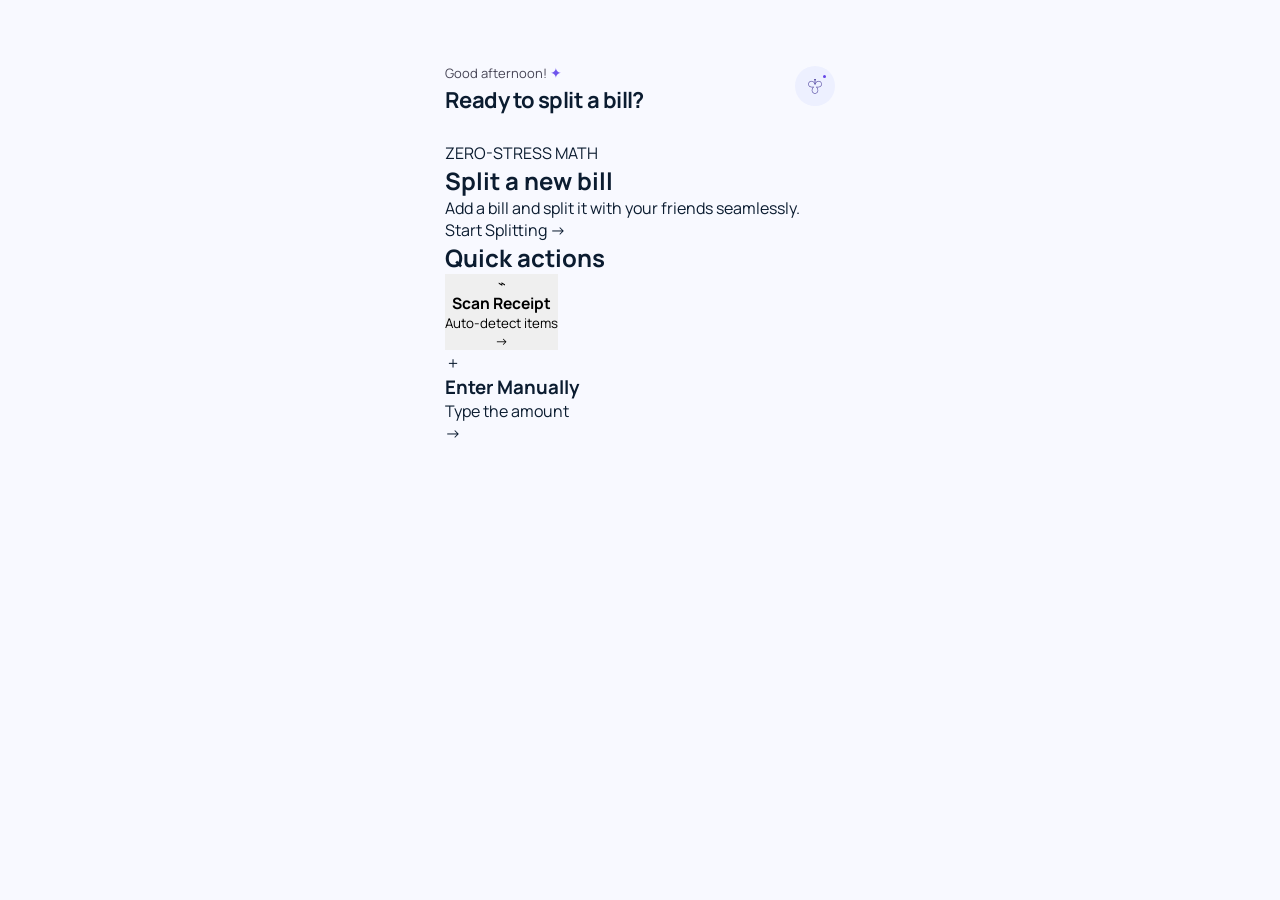
==== index.html @ 6abedd33 "add hero card and quick actions sections to index.html" ====
<!DOCTYPE html>
<html lang="en">
<head>
    <meta charset="UTF-8">
    <meta name="viewport" content="width=device-width, initial-scale=1.0">

    <title>SplitMate - Split Bills Easily</title>

    <!-- Google Font -->
    <link rel="preconnect" href="https://fonts.googleapis.com">
    <link rel="preconnect" href="https://fonts.gstatic.com" crossorigin>

    <link
        href="https://fonts.googleapis.com/css2?family=Manrope:wght@400;500;600;700;800&display=swap"
        rel="stylesheet"
    >

    <!-- Main CSS -->
    <link rel="stylesheet" href="css/style.css">
</head>

<body>

    <main class="app">

        <!-- =========================
             HEADER
        ========================== -->
        <header class="header">

            <div class="greeting">

                <p class="greeting-small">
                    Good afternoon!
                    <span class="sparkle">✦</span>
                </p>

                <h1>Ready to split a bill?</h1>

            </div>

            <button class="notification-btn" aria-label="Notifications">

                <span class="notification-icon">♧</span>

                <span class="notification-badge"></span>

            </button>

        </header>


        <!-- =========================
             HERO CARD
        ========================== -->
        <section class="hero-card">

            <!-- Decorative glow -->
            <div class="hero-glow hero-glow-one"></div>
            <div class="hero-glow hero-glow-two"></div>

            <!-- Decorative receipt -->
            <div class="receipt-decoration">
                <div class="receipt-line"></div>
                <div class="receipt-line short"></div>
                <div class="receipt-line"></div>
                <div class="receipt-line tiny"></div>
            </div>


            <div class="hero-content">

                <span class="hero-label">
                    ZERO-STRESS MATH
                </span>

                <h2>
                    Split a new bill
                </h2>

                <p>
                    Add a bill and split it with your friends seamlessly.
                </p>

                <a href="pages/new-bill.html" class="primary-btn">
                    <span>Start Splitting</span>
                    <span class="arrow">→</span>
                </a>

            </div>

        </section>


        <!-- =========================
             QUICK ACTIONS
        ========================== -->
        <section class="section">

            <div class="section-heading">

                <h2>Quick actions</h2>

            </div>


            <div class="quick-actions">

                <!-- Scan Receipt -->
                <button class="action-card">

                    <div class="action-icon scan-icon">
                        <span>⌁</span>
                    </div>

                    <div class="action-text">

                        <h3>Scan Receipt</h3>

                        <p>
                            Auto-detect items
                        </p>

                    </div>

                    <span class="action-arrow">→</span>

                </button>


                <!-- Enter Manually -->
                <a href="pages/new-bill.html" class="action-card">

                    <div class="action-icon manual-icon">
                        <span>＋</span>
                    </div>

                    <div class="action-text">

                        <h3>Enter Manually</h3>

                        <p>
                            Type the amount
                        </p>

                    </div>

                    <span class="action-arrow">→</span>

                </a>

            </div>

        </section>


    </main>


    <!-- JavaScript -->
    <script src="js/app.js"></script>

</body>
</html>
---- css/style.css ----
/* =========================================
   SPLITMATE
   HOME DASHBOARD
========================================= */


/* =========================================
   RESET
========================================= */

* {
    margin: 0;
    padding: 0;
    box-sizing: border-box;
}


html {
    scroll-behavior: smooth;
}


body {
    font-family: "Manrope", sans-serif;
    background: #f8f9ff;
    color: #0b1c30;
    min-height: 100vh;
}


/* Remove default button styles */

button {
    font-family: inherit;
    border: none;
    cursor: pointer;
}


/* Remove default link styles */

a {
    color: inherit;
    text-decoration: none;
}


/* =========================================
   MAIN APP
========================================= */

.app {
    width: 100%;
    max-width: 430px;
    min-height: 100vh;

    margin: 0 auto;

    padding: 64px 20px 112px;
}


/* =========================================
   HEADER
========================================= */

.header {
    display: flex;
    align-items: flex-start;
    justify-content: space-between;

    margin-bottom: 28px;
}


.greeting-small {
    font-size: 13px;
    line-height: 18px;

    color: #474556;

    margin-bottom: 4px;
}


.sparkle {
    color: #6f55ed;
    font-size: 14px;
}


.greeting h1 {
    font-size: 22px;
    line-height: 28px;

    letter-spacing: -0.55px;

    font-weight: 700;

    color: #0b1c30;
}


/* =========================================
   NOTIFICATION BUTTON
========================================= */

.notification-btn {
    position: relative;

    width: 40px;
    height: 40px;

    flex-shrink: 0;

    display: flex;
    align-items: center;
    justify-content: center;

    border-radius: 50%;

    background: #edf0ff;

    color: #32248c;

    margin-top: 2px;
}


.notification-icon {
    font-size: 20px;
    line-height: 1;

    transform: rotate(180deg);
}


.notification-badge {
    position: absolute;

    top: 7px;
    right: 7px;

    width: 7px;
    height: 7px;

    border-radius: 50%;

    background: #6545e8;

    border: 2px solid #edf0ff;
}
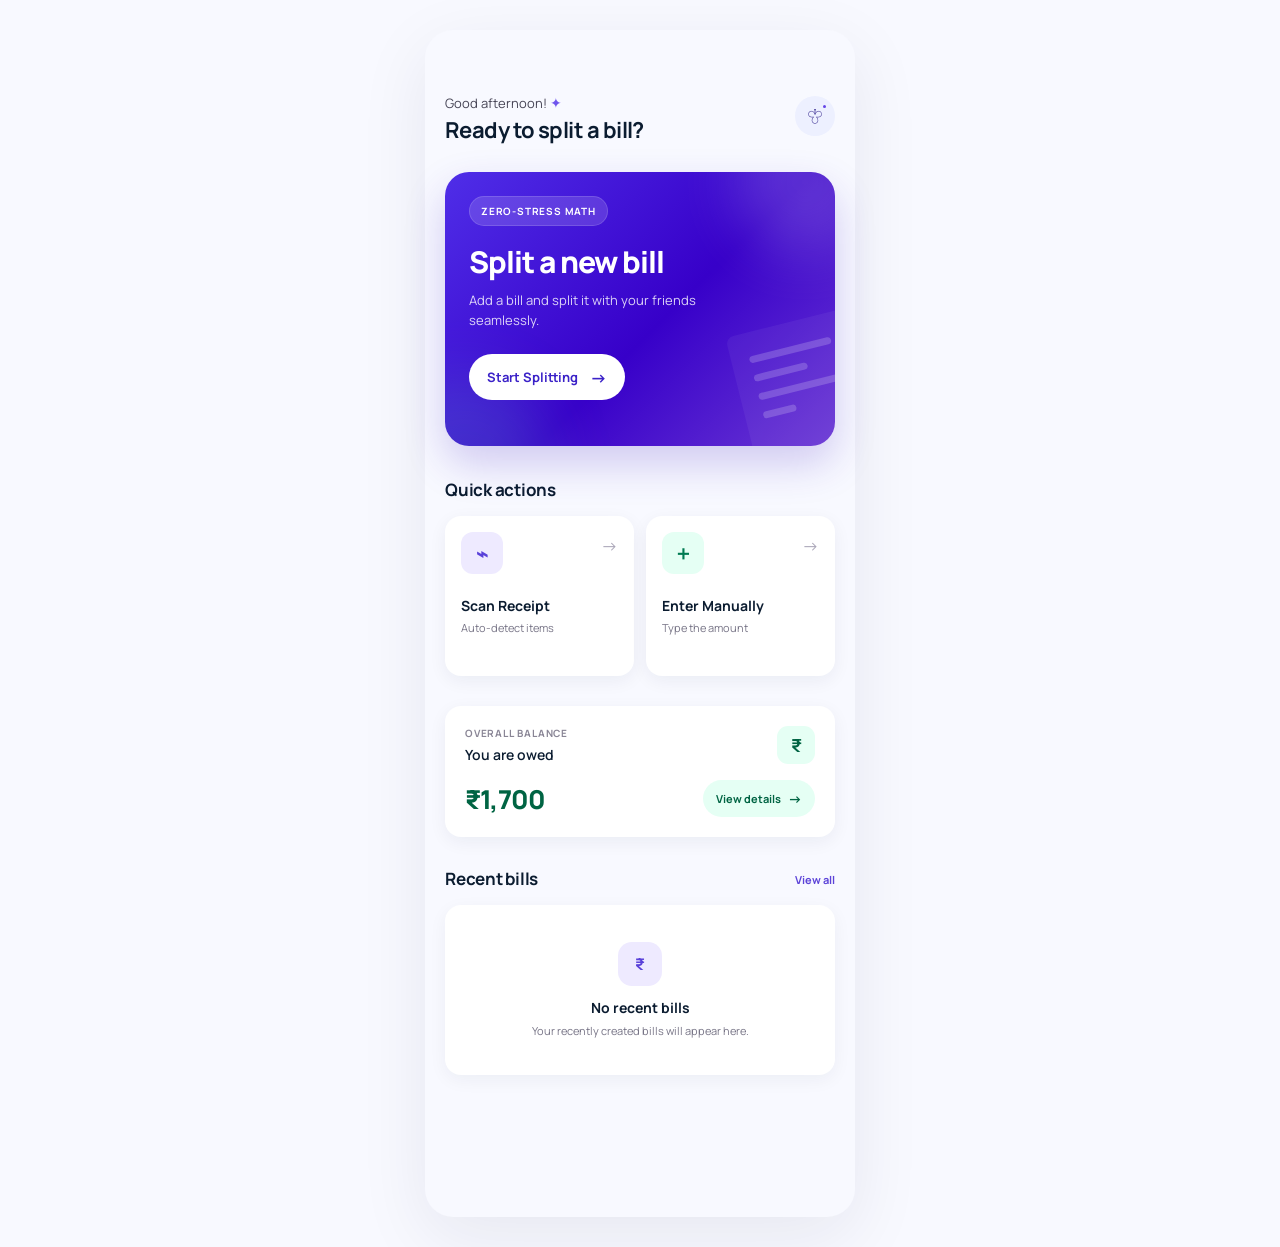
==== commit 0bebb357: "add balance summary and recent bills sections to index.html" ====
--- a/index.html
+++ b/index.html
@@ -154,6 +154,82 @@
         </section>
 
 
+        <!-- =========================
+             BALANCE SUMMARY
+        ========================== -->
+        <section class="section">
+
+            <div class="balance-card">
+
+                <div class="balance-top">
+
+                    <div>
+                        <p class="balance-label">
+                            OVERALL BALANCE
+                        </p>
+
+                        <h2>
+                            You are owed
+                        </h2>
+                    </div>
+
+                    <div class="balance-icon">
+                        ₹
+                    </div>
+
+                </div>
+
+
+                <div class="balance-bottom">
+
+                    <p class="balance-amount">
+                        ₹1,700
+                    </p>
+
+                    <button class="balance-btn">
+                        View details
+                        <span>→</span>
+                    </button>
+
+                </div>
+
+            </div>
+
+        </section>
+
+
+        <!-- =========================
+             RECENT BILLS
+        ========================== -->
+        <section class="section recent-section">
+
+            <div class="section-heading">
+
+                <h2>Recent bills</h2>
+
+                <button class="view-all-btn">
+                    View all
+                </button>
+
+            </div>
+
+
+            <div class="empty-state">
+
+                <div class="empty-icon">
+                    ₹
+                </div>
+
+                <h3>No recent bills</h3>
+
+                <p>
+                    Your recently created bills will appear here.
+                </p>
+
+            </div>
+
+        </section>
+
     </main>
 
 
--- a/css/style.css
+++ b/css/style.css
@@ -151,3 +151,651 @@
     border: 2px solid #edf0ff;
 }
 
+
+/* =========================================
+   HERO CARD
+========================================= */
+
+.hero-card {
+    position: relative;
+
+    overflow: hidden;
+
+    min-height: 274px;
+
+    padding: 24px;
+
+    border-radius: 24px;
+
+    background:
+        linear-gradient(
+            135deg,
+            #4f2ee8 0%,
+            #3700c9 55%,
+            #6b38d4 100%
+        );
+
+    box-shadow:
+        0 18px 40px rgba(67, 36, 190, 0.22);
+
+    margin-bottom: 32px;
+}
+
+
+/* =========================================
+   HERO GLOW EFFECTS
+========================================= */
+
+.hero-glow {
+    position: absolute;
+
+    border-radius: 50%;
+
+    filter: blur(30px);
+
+    pointer-events: none;
+}
+
+
+.hero-glow-one {
+    width: 140px;
+    height: 140px;
+
+    top: -60px;
+    right: -40px;
+
+    background: rgba(255, 255, 255, 0.18);
+}
+
+
+.hero-glow-two {
+    width: 180px;
+    height: 180px;
+
+    bottom: -110px;
+    left: -70px;
+
+    background: rgba(111, 251, 190, 0.14);
+}
+
+
+/* =========================================
+   RECEIPT DECORATION
+========================================= */
+
+.receipt-decoration {
+    position: absolute;
+
+    width: 120px;
+    height: 160px;
+
+    right: -28px;
+    bottom: -35px;
+
+    padding: 24px 18px;
+
+    background: rgba(255, 255, 255, 0.08);
+
+    border-radius: 8px;
+
+    transform: rotate(-14deg);
+
+    opacity: 0.65;
+}
+
+
+.receipt-line {
+    height: 7px;
+
+    margin-bottom: 12px;
+
+    border-radius: 10px;
+
+    background: rgba(255, 255, 255, 0.3);
+}
+
+
+.receipt-line.short {
+    width: 65%;
+}
+
+
+.receipt-line.tiny {
+    width: 40%;
+}
+
+
+/* =========================================
+   HERO CONTENT
+========================================= */
+
+.hero-content {
+    position: relative;
+
+    z-index: 2;
+
+    max-width: 300px;
+}
+
+
+.hero-label {
+    display: inline-flex;
+
+    align-items: center;
+
+    padding: 7px 11px;
+
+    border-radius: 50px;
+
+    background: rgba(255, 255, 255, 0.15);
+
+    border: 1px solid rgba(255, 255, 255, 0.14);
+
+    color: #ffffff;
+
+    font-size: 10px;
+
+    font-weight: 700;
+
+    letter-spacing: 0.8px;
+
+    margin-bottom: 18px;
+}
+
+
+.hero-content h2 {
+    color: #ffffff;
+
+    font-size: 30px;
+
+    line-height: 36px;
+
+    letter-spacing: -1px;
+
+    font-weight: 800;
+
+    margin-bottom: 10px;
+}
+
+
+.hero-content p {
+    color: rgba(255, 255, 255, 0.82);
+
+    font-size: 13px;
+
+    line-height: 20px;
+
+    max-width: 260px;
+
+    margin-bottom: 24px;
+}
+
+
+/* =========================================
+   PRIMARY BUTTON
+========================================= */
+
+.primary-btn {
+    display: inline-flex;
+
+    align-items: center;
+    justify-content: center;
+
+    gap: 12px;
+
+    min-height: 46px;
+
+    padding: 0 18px;
+
+    border-radius: 50px;
+
+    background: #ffffff;
+
+    color: #3b22c8;
+
+    font-size: 13px;
+
+    font-weight: 700;
+
+    transition:
+        transform 0.2s ease,
+        box-shadow 0.2s ease;
+}
+
+
+.primary-btn:hover {
+    transform: translateY(-2px);
+
+    box-shadow:
+        0 8px 20px rgba(0, 0, 0, 0.15);
+}
+
+
+.primary-btn:active {
+    transform: translateY(0);
+}
+
+
+.arrow {
+    font-size: 17px;
+
+    line-height: 1;
+}
+
+
+/* =========================================
+   SECTIONS
+========================================= */
+
+.section {
+    margin-bottom: 30px;
+}
+
+
+.section-heading {
+    display: flex;
+
+    align-items: center;
+    justify-content: space-between;
+
+    margin-bottom: 14px;
+}
+
+
+.section-heading h2 {
+    font-size: 17px;
+
+    line-height: 24px;
+
+    letter-spacing: -0.25px;
+
+    font-weight: 700;
+
+    color: #0b1c30;
+}
+
+
+/* =========================================
+   QUICK ACTIONS
+========================================= */
+
+.quick-actions {
+    display: grid;
+
+    grid-template-columns: 1fr 1fr;
+
+    gap: 12px;
+}
+
+
+.action-card {
+    position: relative;
+
+    display: flex;
+
+    flex-direction: column;
+
+    align-items: flex-start;
+
+    min-height: 160px;
+
+    padding: 16px;
+
+    border-radius: 16px;
+
+    background: #ffffff;
+
+    box-shadow:
+        0 5px 18px rgba(22, 31, 67, 0.06);
+
+    transition:
+        transform 0.2s ease,
+        box-shadow 0.2s ease;
+
+    text-align: left;
+}
+
+
+.action-card:hover {
+    transform: translateY(-3px);
+
+    box-shadow:
+        0 10px 25px rgba(22, 31, 67, 0.09);
+}
+
+
+/* =========================================
+   ACTION ICON
+========================================= */
+
+.action-icon {
+    width: 42px;
+    height: 42px;
+
+    display: flex;
+
+    align-items: center;
+    justify-content: center;
+
+    border-radius: 12px;
+
+    margin-bottom: 22px;
+
+    font-size: 20px;
+
+    font-weight: 700;
+}
+
+
+.scan-icon {
+    background: #eeeaff;
+
+    color: #5941d9;
+}
+
+
+.manual-icon {
+    background: #e5fff4;
+
+    color: #007b52;
+}
+
+
+.action-text h3 {
+    font-size: 14px;
+
+    line-height: 20px;
+
+    font-weight: 700;
+
+    color: #0b1c30;
+
+    margin-bottom: 3px;
+}
+
+
+.action-text p {
+    font-size: 11px;
+
+    line-height: 17px;
+
+    color: #777486;
+}
+
+
+.action-arrow {
+    position: absolute;
+
+    top: 18px;
+    right: 16px;
+
+    font-size: 17px;
+
+    color: #aaa6b8;
+}
+
+
+/* =========================================
+   BALANCE CARD
+========================================= */
+
+.balance-card {
+    padding: 20px;
+
+    border-radius: 16px;
+
+    background: #ffffff;
+
+    box-shadow:
+        0 5px 18px rgba(22, 31, 67, 0.06);
+}
+
+
+.balance-top {
+    display: flex;
+
+    align-items: flex-start;
+    justify-content: space-between;
+
+    margin-bottom: 15px;
+}
+
+
+.balance-label {
+    font-size: 10px;
+
+    line-height: 14px;
+
+    letter-spacing: 0.8px;
+
+    font-weight: 700;
+
+    color: #898595;
+
+    margin-bottom: 5px;
+}
+
+
+.balance-top h2 {
+    font-size: 14px;
+
+    line-height: 20px;
+
+    font-weight: 600;
+
+    color: #0b1c30;
+}
+
+
+.balance-icon {
+    width: 38px;
+    height: 38px;
+
+    display: flex;
+
+    align-items: center;
+    justify-content: center;
+
+    border-radius: 11px;
+
+    background: #e5fff4;
+
+    color: #006443;
+
+    font-size: 18px;
+
+    font-weight: 700;
+}
+
+
+.balance-bottom {
+    display: flex;
+
+    align-items: center;
+    justify-content: space-between;
+
+    gap: 10px;
+}
+
+
+.balance-amount {
+    font-size: 26px;
+
+    line-height: 32px;
+
+    letter-spacing: -0.8px;
+
+    font-weight: 800;
+
+    color: #006443;
+}
+
+
+.balance-btn {
+    display: flex;
+
+    align-items: center;
+
+    gap: 7px;
+
+    padding: 9px 13px;
+
+    border-radius: 50px;
+
+    background: #e5fff4;
+
+    color: #006443;
+
+    font-size: 11px;
+
+    font-weight: 700;
+
+    white-space: nowrap;
+}
+
+
+.balance-btn span {
+    font-size: 14px;
+}
+
+
+/* =========================================
+   RECENT BILLS
+========================================= */
+
+.view-all-btn {
+    background: transparent;
+
+    color: #5c43d8;
+
+    font-size: 11px;
+
+    font-weight: 700;
+}
+
+
+.empty-state {
+    display: flex;
+
+    flex-direction: column;
+
+    align-items: center;
+
+    justify-content: center;
+
+    text-align: center;
+
+    min-height: 170px;
+
+    padding: 25px;
+
+    border-radius: 16px;
+
+    background: #ffffff;
+
+    box-shadow:
+        0 5px 18px rgba(22, 31, 67, 0.05);
+}
+
+
+.empty-icon {
+    width: 44px;
+    height: 44px;
+
+    display: flex;
+
+    align-items: center;
+    justify-content: center;
+
+    border-radius: 14px;
+
+    background: #eeeaff;
+
+    color: #5941d9;
+
+    font-weight: 700;
+
+    margin-bottom: 12px;
+}
+
+
+.empty-state h3 {
+    font-size: 14px;
+
+    line-height: 20px;
+
+    font-weight: 700;
+
+    margin-bottom: 4px;
+}
+
+
+.empty-state p {
+    max-width: 230px;
+
+    font-size: 11px;
+
+    line-height: 17px;
+
+    color: #777486;
+}
+
+
+/* =========================================
+   MOBILE
+========================================= */
+
+@media (max-width: 360px) {
+
+    .app {
+        padding-left: 16px;
+        padding-right: 16px;
+    }
+
+
+    .hero-card {
+        padding: 20px;
+    }
+
+
+    .hero-content h2 {
+        font-size: 27px;
+    }
+
+
+    .action-card {
+        min-height: 150px;
+        padding: 14px;
+    }
+
+
+    .balance-card {
+        padding: 17px;
+    }
+
+}
+
+
+/* =========================================
+   TABLET / DESKTOP
+========================================= */
+
+@media (min-width: 768px) {
+
+    body {
+        padding: 30px 0;
+    }
+
+
+    .app {
+        min-height: auto;
+
+        border-radius: 28px;
+
+        background: #f8f9ff;
+
+        box-shadow:
+            0 20px 70px rgba(22, 31, 67, 0.08);
+    }
+
+}
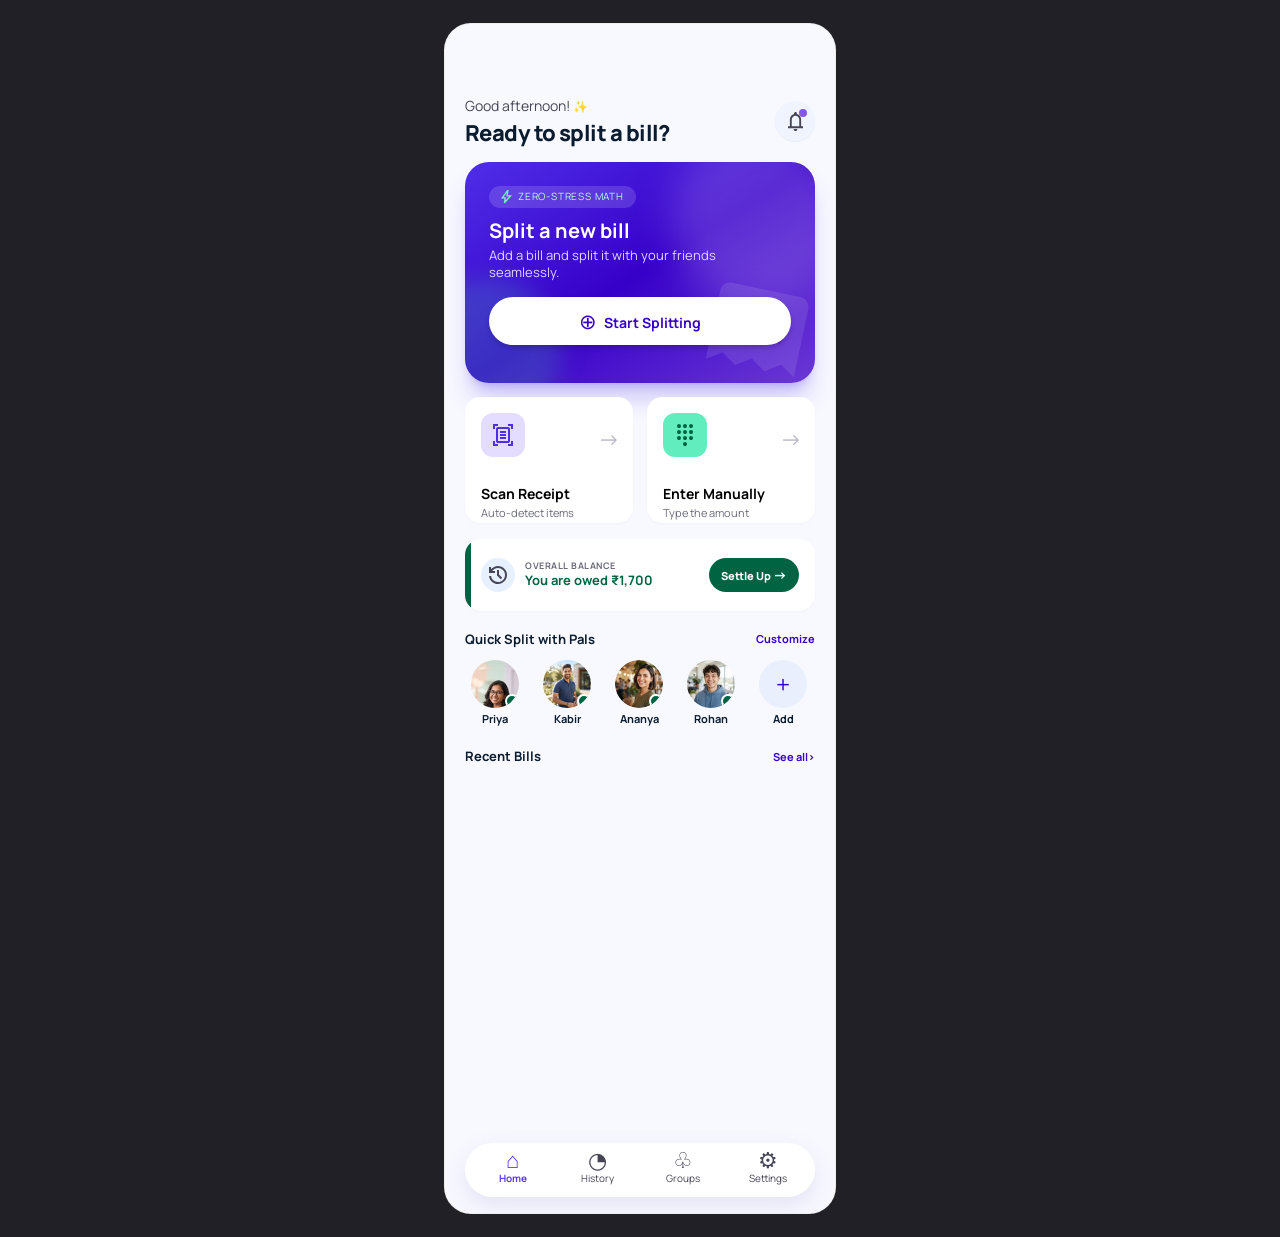
==== commit 581ba12d: "refactor index.html for improved layout and user experience" ====
--- a/index.html
+++ b/index.html
@@ -1,240 +1,108 @@
 <!DOCTYPE html>
 <html lang="en">
+
 <head>
     <meta charset="UTF-8">
     <meta name="viewport" content="width=device-width, initial-scale=1.0">
-
-    <title>SplitMate - Split Bills Easily</title>
-
-    <!-- Google Font -->
+    <meta name="theme-color" content="#f8f9ff">
+    <title>SplitMate</title>
     <link rel="preconnect" href="https://fonts.googleapis.com">
     <link rel="preconnect" href="https://fonts.gstatic.com" crossorigin>
-
-    <link
-        href="https://fonts.googleapis.com/css2?family=Manrope:wght@400;500;600;700;800&display=swap"
-        rel="stylesheet"
-    >
-
-    <!-- Main CSS -->
+    <link href="https://fonts.googleapis.com/css2?family=Manrope:wght@400;600;700;800&display=swap" rel="stylesheet">
     <link rel="stylesheet" href="css/style.css">
+    <link rel="stylesheet" href="css/responsive.css">
 </head>
 
 <body>
+    <main class="app-shell">
+        <section class="app-content" aria-label="SplitMate home">
+            <header class="greeting">
+                <div>
+                    <div class="eyebrow">Good afternoon! <span>✨</span></div>
+                    <h1>Ready to split a bill?</h1>
+                </div>
+                <button class="icon-button notification-button" aria-label="Notifications">
+                    <img src="assets/493fa.svg" alt="">
+                    <span class="notification-dot"></span>
+                </button>
+            </header>
 
-    <main class="app">
+            <section class="hero-card">
+                <img class="hero-receipt" src="assets/c0a71.svg" alt="" aria-hidden="true">
+                <div class="hero-content">
+                    <div class="hero-kicker"><img src="assets/3f70a.svg" alt=""> ZERO-STRESS MATH</div>
+                    <h2>Split a new bill</h2>
+                    <p>Add a bill and split it with your friends<br>seamlessly.</p>
+                    <button class="primary-button" data-action="new-bill"><span class="plus">⊕</span> Start
+                        Splitting</button>
+                </div>
+            </section>
 
-        <!-- =========================
-             HEADER
-        ========================== -->
-        <header class="header">
+            <section class="quick-actions">
+                <button class="action-card" data-action="scan">
+                    <span class="action-icon scan-icon"><img src="assets/f76cd.svg" alt=""></span>
+                    <span class="action-arrow">→</span>
+                    <strong>Scan Receipt</strong>
+                    <small>Auto-detect items</small>
+                </button>
+                <button class="action-card" data-action="new-bill">
+                    <span class="action-icon manual-icon"><img src="assets/699e9.svg" alt=""></span>
+                    <span class="action-arrow">→</span>
+                    <strong>Enter Manually</strong>
+                    <small>Type the amount</small>
+                </button>
+            </section>
 
-            <div class="greeting">
+            <section class="balance-card">
+                <div class="balance-mark"><img src="assets/677f2.svg" alt=""></div>
+                <div class="balance-copy"><small>OVERALL BALANCE</small><strong>You are owed ₹1,700</strong></div>
+                <button class="settle-button" data-action="settle">Settle Up <span>→</span></button>
+            </section>
 
-                <p class="greeting-small">
-                    Good afternoon!
-                    <span class="sparkle">✦</span>
-                </p>
+            <section class="friends-section">
+                <div class="section-heading"><strong>Quick Split with Pals</strong><button
+                        data-action="customize">Customize</button></div>
+                <div class="friends-row">
+                    <button class="friend"><span><img src="assets/6f308.png"
+                                alt="Priya"><i></i></span><b>Priya</b></button>
+                    <button class="friend"><span><img src="assets/5d3c8.png"
+                                alt="Kabir"><i></i></span><b>Kabir</b></button>
+                    <button class="friend"><span><img src="assets/8fd53.png"
+                                alt="Ananya"><i></i></span><b>Ananya</b></button>
+                    <button class="friend"><span><img src="assets/406f8.png"
+                                alt="Rohan"><i></i></span><b>Rohan</b></button>
+                    <button class="friend add-friend" data-action="add-friend"><span>＋</span><b>Add</b></button>
+                </div>
+            </section>
 
-                <h1>Ready to split a bill?</h1>
-
-            </div>
-
-            <button class="notification-btn" aria-label="Notifications">
-
-                <span class="notification-icon">♧</span>
-
-                <span class="notification-badge"></span>
-
-            </button>
-
-        </header>
-
-
-        <!-- =========================
-             HERO CARD
-        ========================== -->
-        <section class="hero-card">
-
-            <!-- Decorative glow -->
-            <div class="hero-glow hero-glow-one"></div>
-            <div class="hero-glow hero-glow-two"></div>
-
-            <!-- Decorative receipt -->
-            <div class="receipt-decoration">
-                <div class="receipt-line"></div>
-                <div class="receipt-line short"></div>
-                <div class="receipt-line"></div>
-                <div class="receipt-line tiny"></div>
-            </div>
-
-
-            <div class="hero-content">
-
-                <span class="hero-label">
-                    ZERO-STRESS MATH
-                </span>
-
-                <h2>
-                    Split a new bill
-                </h2>
-
-                <p>
-                    Add a bill and split it with your friends seamlessly.
-                </p>
-
-                <a href="pages/new-bill.html" class="primary-btn">
-                    <span>Start Splitting</span>
-                    <span class="arrow">→</span>
-                </a>
-
-            </div>
-
+            <section class="recent-section">
+                <div class="section-heading"><strong>Recent Bills</strong><button data-action="see-all">See
+                        all›</button></div>
+                <div id="bill-list" class="bill-list"></div>
+            </section>
         </section>
 
-
-        <!-- =========================
-             QUICK ACTIONS
-        ========================== -->
-        <section class="section">
-
-            <div class="section-heading">
-
-                <h2>Quick actions</h2>
-
-            </div>
-
-
-            <div class="quick-actions">
-
-                <!-- Scan Receipt -->
-                <button class="action-card">
-
-                    <div class="action-icon scan-icon">
-                        <span>⌁</span>
-                    </div>
-
-                    <div class="action-text">
-
-                        <h3>Scan Receipt</h3>
-
-                        <p>
-                            Auto-detect items
-                        </p>
-
-                    </div>
-
-                    <span class="action-arrow">→</span>
-
-                </button>
-
-
-                <!-- Enter Manually -->
-                <a href="pages/new-bill.html" class="action-card">
-
-                    <div class="action-icon manual-icon">
-                        <span>＋</span>
-                    </div>
-
-                    <div class="action-text">
-
-                        <h3>Enter Manually</h3>
-
-                        <p>
-                            Type the amount
-                        </p>
-
-                    </div>
-
-                    <span class="action-arrow">→</span>
-
-                </a>
-
-            </div>
-
-        </section>
-
-
-        <!-- =========================
-             BALANCE SUMMARY
-        ========================== -->
-        <section class="section">
-
-            <div class="balance-card">
-
-                <div class="balance-top">
-
-                    <div>
-                        <p class="balance-label">
-                            OVERALL BALANCE
-                        </p>
-
-                        <h2>
-                            You are owed
-                        </h2>
-                    </div>
-
-                    <div class="balance-icon">
-                        ₹
-                    </div>
-
-                </div>
-
-
-                <div class="balance-bottom">
-
-                    <p class="balance-amount">
-                        ₹1,700
-                    </p>
-
-                    <button class="balance-btn">
-                        View details
-                        <span>→</span>
-                    </button>
-
-                </div>
-
-            </div>
-
-        </section>
-
-
-        <!-- =========================
-             RECENT BILLS
-        ========================== -->
-        <section class="section recent-section">
-
-            <div class="section-heading">
-
-                <h2>Recent bills</h2>
-
-                <button class="view-all-btn">
-                    View all
-                </button>
-
-            </div>
-
-
-            <div class="empty-state">
-
-                <div class="empty-icon">
-                    ₹
-                </div>
-
-                <h3>No recent bills</h3>
-
-                <p>
-                    Your recently created bills will appear here.
-                </p>
-
-            </div>
-
-        </section>
-
+        <nav class="bottom-nav" aria-label="Main navigation">
+            <button class="active" data-tab="home"><span>⌂ </span>Home</button>
+            <button data-tab="history"><span>◔ </span>History</button>
+            <button data-tab="groups"><span>♧ </span>Groups</button>
+            <button data-tab="settings"><span>⚙ </span>Settings</button>
+        </nav>
     </main>
 
+    <dialog id="bill-dialog">
+        <form method="dialog" id="bill-form">
+            <button class="close-button" type="button" data-action="close-dialog" aria-label="Close">×</button>
+            <p class="dialog-kicker">NEW BILL</p>
+            <h2>Split a new bill</h2>
+            <label>Bill name<input name="name" required placeholder="Dinner at Social"></label>
+            <label>Total amount<input name="amount" required type="number" min="1" step="1" placeholder="2450"></label>
+            <label>People<input name="people" required type="number" min="2" value="2"></label>
+            <button class="primary-button" value="default">Create bill</button>
+        </form>
+    </dialog>
+    <div id="toast" role="status" aria-live="polite"></div>
+    <script type="module" src="js/app.js"></script>
+</body>
 
-    <!-- JavaScript -->
-    <script src="js/app.js"></script>
-
-</body>
 </html>
--- a/css/style.css
+++ b/css/style.css
@@ -1,801 +1,612 @@
-/* =========================================
-   SPLITMATE
-   HOME DASHBOARD
-========================================= */
-
-
-/* =========================================
-   RESET
-========================================= */
+:root {
+    font-family: "Manrope", sans-serif;
+    color: #0b1c30;
+    background: #202026;
+    line-height: 1.35;
+    font-synthesis: none
+}
 
 * {
+    box-sizing: border-box
+}
+
+body {
     margin: 0;
-    padding: 0;
-    box-sizing: border-box;
-}
-
-
-html {
-    scroll-behavior: smooth;
-}
-
-
-body {
-    font-family: "Manrope", sans-serif;
+    min-width: 320px;
+    background: #202026
+}
+
+button,
+input {
+    font: inherit
+}
+
+button {
+    border: 0;
+    cursor: pointer
+}
+
+.app-shell {
+    width: min(100%, 390px);
+    min-height: 100vh;
+    margin: auto;
     background: #f8f9ff;
-    color: #0b1c30;
-    min-height: 100vh;
-}
-
-
-/* Remove default button styles */
-
-button {
-    font-family: inherit;
-    border: none;
-    cursor: pointer;
-}
-
-
-/* Remove default link styles */
-
-a {
-    color: inherit;
-    text-decoration: none;
-}
-
-
-/* =========================================
-   MAIN APP
-========================================= */
-
-.app {
-    width: 100%;
-    max-width: 430px;
-    min-height: 100vh;
-
-    margin: 0 auto;
-
-    padding: 64px 20px 112px;
-}
-
-
-/* =========================================
-   HEADER
-========================================= */
-
-.header {
-    display: flex;
-    align-items: flex-start;
-    justify-content: space-between;
-
-    margin-bottom: 28px;
-}
-
-
-.greeting-small {
-    font-size: 13px;
-    line-height: 18px;
-
+    position: relative;
+    box-shadow: 0 0 0 1px #eee;
+    overflow: hidden
+}
+
+.app-content {
+    padding: 64px 20px 112px
+}
+
+.greeting {
+    height: 74px;
+    padding: 8px 0 16px;
+    display: flex;
+    align-items: center;
+    justify-content: space-between
+}
+
+.eyebrow {
+    font-size: 14px;
     color: #474556;
-
-    margin-bottom: 4px;
-}
-
-
-.sparkle {
-    color: #6f55ed;
-    font-size: 14px;
-}
-
+    line-height: 20px
+}
+
+.eyebrow span {
+    font-size: 12px
+}
 
 .greeting h1 {
     font-size: 22px;
+    letter-spacing: -.55px;
     line-height: 28px;
-
-    letter-spacing: -0.55px;
-
-    font-weight: 700;
-
-    color: #0b1c30;
-}
-
-
-/* =========================================
-   NOTIFICATION BUTTON
-========================================= */
-
-.notification-btn {
-    position: relative;
-
+    margin: 2px 0 0;
+    font-weight: 800
+}
+
+.icon-button {
     width: 40px;
     height: 40px;
-
-    flex-shrink: 0;
-
-    display: flex;
-    align-items: center;
-    justify-content: center;
-
     border-radius: 50%;
-
-    background: #edf0ff;
-
-    color: #32248c;
-
-    margin-top: 2px;
-}
-
-
-.notification-icon {
-    font-size: 20px;
-    line-height: 1;
-
-    transform: rotate(180deg);
-}
-
-
-.notification-badge {
-    position: absolute;
-
-    top: 7px;
-    right: 7px;
-
-    width: 7px;
-    height: 7px;
-
+    background: #eff4ff;
+    box-shadow: 0 1px 1px #0000000d;
+    display: grid;
+    place-items: center;
+    position: relative
+}
+
+.icon-button img {
+    width: 15px;
+    height: 19px
+}
+
+.notification-dot {
+    position: absolute;
+    right: 8px;
+    top: 8px;
+    width: 8px;
+    height: 8px;
+    background: #8455ef;
+    border-radius: 50%
+}
+
+.hero-card {
+    height: 221px;
+    border-radius: 24px;
+    padding: 24px;
+    position: relative;
+    overflow: hidden;
+    color: white;
+    background: linear-gradient(148deg, #4f2ee8 0%, #3700c9 50%, #6b38d4 100%);
+    box-shadow: 0 20px 25px -5px #4f2ee840, 0 8px 10px -6px #4f2ee840
+}
+
+.hero-card:before {
+    content: "";
+    position: absolute;
+    right: -32px;
+    top: -32px;
+    width: 176px;
+    height: 176px;
     border-radius: 50%;
-
-    background: #6545e8;
-
-    border: 2px solid #edf0ff;
-}
-
-
-/* =========================================
-   HERO CARD
-========================================= */
-
-.hero-card {
-    position: relative;
-
-    overflow: hidden;
-
-    min-height: 274px;
-
-    padding: 24px;
-
-    border-radius: 24px;
-
-    background:
-        linear-gradient(
-            135deg,
-            #4f2ee8 0%,
-            #3700c9 55%,
-            #6b38d4 100%
-        );
-
-    box-shadow:
-        0 18px 40px rgba(67, 36, 190, 0.22);
-
-    margin-bottom: 32px;
-}
-
-
-/* =========================================
-   HERO GLOW EFFECTS
-========================================= */
-
-.hero-glow {
-    position: absolute;
-
+    background: #e9ddff33;
+    filter: blur(20px)
+}
+
+.hero-card:after {
+    content: "";
+    position: absolute;
+    left: -48px;
+    bottom: -40px;
+    width: 144px;
+    height: 144px;
     border-radius: 50%;
-
-    filter: blur(30px);
-
-    pointer-events: none;
-}
-
-
-.hero-glow-one {
-    width: 140px;
-    height: 140px;
-
-    top: -60px;
-    right: -40px;
-
-    background: rgba(255, 255, 255, 0.18);
-}
-
-
-.hero-glow-two {
-    width: 180px;
-    height: 180px;
-
-    bottom: -110px;
-    left: -70px;
-
-    background: rgba(111, 251, 190, 0.14);
-}
-
-
-/* =========================================
-   RECEIPT DECORATION
-========================================= */
-
-.receipt-decoration {
-    position: absolute;
-
+    background: #4edea333;
+    filter: blur(12px)
+}
+
+.hero-receipt {
+    position: absolute;
+    right: -2px;
+    bottom: -26px;
     width: 120px;
-    height: 160px;
-
-    right: -28px;
-    bottom: -35px;
-
-    padding: 24px 18px;
-
-    background: rgba(255, 255, 255, 0.08);
-
-    border-radius: 8px;
-
-    transform: rotate(-14deg);
-
-    opacity: 0.65;
-}
-
-
-.receipt-line {
-    height: 7px;
-
-    margin-bottom: 12px;
-
-    border-radius: 10px;
-
-    background: rgba(255, 255, 255, 0.3);
-}
-
-
-.receipt-line.short {
-    width: 65%;
-}
-
-
-.receipt-line.tiny {
-    width: 40%;
-}
-
-
-/* =========================================
-   HERO CONTENT
-========================================= */
+    height: 150px;
+    opacity: .1;
+    transform: rotate(12deg)
+}
 
 .hero-content {
     position: relative;
-
-    z-index: 2;
-
-    max-width: 300px;
-}
-
-
-.hero-label {
+    z-index: 1
+}
+
+.hero-kicker {
     display: inline-flex;
-
     align-items: center;
-
-    padding: 7px 11px;
-
-    border-radius: 50px;
-
-    background: rgba(255, 255, 255, 0.15);
-
-    border: 1px solid rgba(255, 255, 255, 0.14);
-
-    color: #ffffff;
-
+    gap: 6px;
+    padding: 4px 12px;
+    border-radius: 20px;
+    background: #ffffff26;
+    backdrop-filter: blur(6px);
     font-size: 10px;
-
+    letter-spacing: .8px;
+    color: #b9ffd9
+}
+
+.hero-kicker img {
+    width: 11px;
+    height: 13px
+}
+
+.hero-content h2 {
+    font-size: 20px;
+    margin: 8px 0 2px;
+    line-height: 28px
+}
+
+.hero-content p {
+    font-size: 13px;
+    color: #ded7ff;
+    margin: 0;
+    line-height: 17px
+}
+
+.primary-button {
+    height: 48px;
+    border-radius: 999px;
+    background: #fff;
+    color: #3700c9;
     font-weight: 700;
-
-    letter-spacing: 0.8px;
-
-    margin-bottom: 18px;
-}
-
-
-.hero-content h2 {
-    color: #ffffff;
-
-    font-size: 30px;
-
-    line-height: 36px;
-
-    letter-spacing: -1px;
-
-    font-weight: 800;
-
-    margin-bottom: 10px;
-}
-
-
-.hero-content p {
-    color: rgba(255, 255, 255, 0.82);
-
-    font-size: 13px;
-
-    line-height: 20px;
-
-    max-width: 260px;
-
-    margin-bottom: 24px;
-}
-
-
-/* =========================================
-   PRIMARY BUTTON
-========================================= */
-
-.primary-btn {
-    display: inline-flex;
-
-    align-items: center;
-    justify-content: center;
-
-    gap: 12px;
-
-    min-height: 46px;
-
-    padding: 0 18px;
-
-    border-radius: 50px;
-
-    background: #ffffff;
-
-    color: #3b22c8;
-
-    font-size: 13px;
-
-    font-weight: 700;
-
-    transition:
-        transform 0.2s ease,
-        box-shadow 0.2s ease;
-}
-
-
-.primary-btn:hover {
-    transform: translateY(-2px);
-
-    box-shadow:
-        0 8px 20px rgba(0, 0, 0, 0.15);
-}
-
-
-.primary-btn:active {
-    transform: translateY(0);
-}
-
-
-.arrow {
-    font-size: 17px;
-
-    line-height: 1;
-}
-
-
-/* =========================================
-   SECTIONS
-========================================= */
-
-.section {
-    margin-bottom: 30px;
-}
-
-
-.section-heading {
-    display: flex;
-
-    align-items: center;
-    justify-content: space-between;
-
-    margin-bottom: 14px;
-}
-
-
-.section-heading h2 {
-    font-size: 17px;
-
-    line-height: 24px;
-
-    letter-spacing: -0.25px;
-
-    font-weight: 700;
-
-    color: #0b1c30;
-}
-
-
-/* =========================================
-   QUICK ACTIONS
-========================================= */
+    font-size: 14px;
+    width: 100%;
+    box-shadow: 0 3px 5px #12004b33
+}
+
+.hero-content .primary-button {
+    margin-top: 16px
+}
+
+.plus {
+    font-size: 21px;
+    vertical-align: -1px;
+    margin-right: 4px
+}
 
 .quick-actions {
     display: grid;
-
     grid-template-columns: 1fr 1fr;
-
+    gap: 14px;
+    margin-top: 14px
+}
+
+.action-card {
+    height: 126px;
+    background: #fff;
+    border-radius: 15px;
+    text-align: left;
+    padding: 16px;
+    position: relative;
+    box-shadow: 0 1px 2px #0b1c3008
+}
+
+.action-icon {
+    display: grid;
+    place-items: center;
+    width: 44px;
+    height: 44px;
+    border-radius: 12px
+}
+
+.action-icon img {
+    max-width: 22px;
+    max-height: 22px
+}
+
+.scan-icon {
+    background: #e4ddff
+}
+
+.manual-icon {
+    background: #62edbf
+}
+
+.action-arrow {
+    position: absolute;
+    right: 13px;
+    top: 28px;
+    color: #b6b5c6;
+    font-size: 22px
+}
+
+.action-card strong {
+    display: block;
+    font-size: 14px;
+    margin-top: 28px
+}
+
+.action-card small {
+    display: block;
+    color: #6c6c7d;
+    font-size: 11px;
+    margin-top: 2px
+}
+
+.balance-card {
+    height: 72px;
+    border-radius: 16px;
+    background: #fff;
+    margin-top: 16px;
+    display: flex;
+    align-items: center;
+    padding: 16px;
+    gap: 10px;
+    position: relative;
+    overflow: hidden;
+    box-shadow: 0 1px 2px #0b1c3008
+}
+
+.balance-card:before {
+    content: "";
+    position: absolute;
+    left: 0;
+    top: 0;
+    bottom: 0;
+    width: 6px;
+    background: #006443
+}
+
+.balance-mark {
+    width: 34px;
+    height: 34px;
+    border-radius: 50%;
+    background: #e7f0ff;
+    display: grid;
+    place-items: center
+}
+
+.balance-mark img {
+    width: 18px
+}
+
+.balance-copy {
+    display: flex;
+    flex-direction: column;
+    flex: 1
+}
+
+.balance-copy small {
+    font-size: 9px;
+    letter-spacing: .5px;
+    color: #6b6b7a;
+    font-weight: 700
+}
+
+.balance-copy strong {
+    font-size: 13px;
+    color: #006443
+}
+
+.settle-button {
+    background: #006443;
+    color: white;
+    border-radius: 999px;
+    padding: 8px 12px;
+    font-size: 11px;
+    font-weight: 800;
+    white-space: nowrap
+}
+
+.settle-button span {
+    font-size: 14px
+}
+
+.friends-section {
+    padding-top: 20px
+}
+
+.section-heading {
+    display: flex;
+    justify-content: space-between;
+    align-items: center;
+    margin-bottom: 10px
+}
+
+.section-heading strong {
+    font-size: 13px
+}
+
+.section-heading button {
+    background: none;
+    color: #3700c9;
+    font-size: 11px;
+    font-weight: 700;
+    padding: 0
+}
+
+.friends-row {
+    display: flex;
     gap: 12px;
-}
-
-
-.action-card {
+    overflow: auto;
+    padding-bottom: 3px
+}
+
+.friend {
+    background: none;
+    display: flex;
+    flex-direction: column;
+    align-items: center;
+    gap: 4px;
+    min-width: 48px;
+    color: #0b1c30
+}
+
+.friend span {
+    width: 48px;
+    height: 48px;
+    border-radius: 50%;
     position: relative;
-
-    display: flex;
-
-    flex-direction: column;
-
-    align-items: flex-start;
-
-    min-height: 160px;
-
-    padding: 16px;
-
-    border-radius: 16px;
-
-    background: #ffffff;
-
-    box-shadow:
-        0 5px 18px rgba(22, 31, 67, 0.06);
-
-    transition:
-        transform 0.2s ease,
-        box-shadow 0.2s ease;
-
-    text-align: left;
-}
-
-
-.action-card:hover {
-    transform: translateY(-3px);
-
-    box-shadow:
-        0 10px 25px rgba(22, 31, 67, 0.09);
-}
-
-
-/* =========================================
-   ACTION ICON
-========================================= */
-
-.action-icon {
-    width: 42px;
-    height: 42px;
-
-    display: flex;
-
+    display: grid;
+    place-items: center;
+    background: #e9effd;
+    overflow: hidden
+}
+
+.friend img {
+    width: 100%;
+    height: 100%;
+    object-fit: cover
+}
+
+.friend i {
+    position: absolute;
+    right: 0;
+    bottom: 0;
+    width: 14px;
+    height: 14px;
+    border-radius: 50%;
+    background: #006443;
+    border: 2px solid white
+}
+
+.friend b {
+    font-size: 11px
+}
+
+.add-friend span {
+    font-size: 22px;
+    color: #3700c9
+}
+
+.recent-section {
+    padding-top: 18px
+}
+
+.bill-list {
+    display: grid;
+    gap: 10px
+}
+
+.bill-card {
+    height: 77px;
+    background: white;
+    border-radius: 15px;
+    padding: 12px;
+    display: flex;
     align-items: center;
-    justify-content: center;
-
-    border-radius: 12px;
-
-    margin-bottom: 22px;
-
-    font-size: 20px;
-
-    font-weight: 700;
-}
-
-
-.scan-icon {
-    background: #eeeaff;
-
-    color: #5941d9;
-}
-
-
-.manual-icon {
-    background: #e5fff4;
-
-    color: #007b52;
-}
-
-
-.action-text h3 {
-    font-size: 14px;
-
-    line-height: 20px;
-
-    font-weight: 700;
-
-    color: #0b1c30;
-
-    margin-bottom: 3px;
-}
-
-
-.action-text p {
-    font-size: 11px;
-
-    line-height: 17px;
-
-    color: #777486;
-}
-
-
-.action-arrow {
-    position: absolute;
-
-    top: 18px;
-    right: 16px;
-
-    font-size: 17px;
-
-    color: #aaa6b8;
-}
-
-
-/* =========================================
-   BALANCE CARD
-========================================= */
-
-.balance-card {
-    padding: 20px;
-
-    border-radius: 16px;
-
-    background: #ffffff;
-
-    box-shadow:
-        0 5px 18px rgba(22, 31, 67, 0.06);
-}
-
-
-.balance-top {
-    display: flex;
-
-    align-items: flex-start;
-    justify-content: space-between;
-
-    margin-bottom: 15px;
-}
-
-
-.balance-label {
-    font-size: 10px;
-
-    line-height: 14px;
-
-    letter-spacing: 0.8px;
-
-    font-weight: 700;
-
-    color: #898595;
-
-    margin-bottom: 5px;
-}
-
-
-.balance-top h2 {
-    font-size: 14px;
-
-    line-height: 20px;
-
-    font-weight: 600;
-
-    color: #0b1c30;
-}
-
-
-.balance-icon {
+    gap: 10px;
+    box-shadow: 0 1px 2px #0b1c3008
+}
+
+.bill-icon {
     width: 38px;
     height: 38px;
-
-    display: flex;
-
+    border-radius: 11px;
+    background: #e7edff;
+    display: grid;
+    place-items: center;
+    font-size: 18px;
+    color: #5c40e7
+}
+
+.bill-info {
+    min-width: 0;
+    flex: 1
+}
+
+.bill-info strong {
+    display: block;
+    font-size: 14px;
+    white-space: nowrap;
+    overflow: hidden;
+    text-overflow: ellipsis
+}
+
+.bill-info small {
+    display: block;
+    color: #6c6c7d;
+    font-size: 11px;
+    margin-top: 2px
+}
+
+.bill-tag {
+    display: inline-block;
+    background: #e5ddff;
+    color: #3700c9;
+    padding: 2px 7px;
+    border-radius: 5px;
+    font-size: 9px;
+    font-weight: 700;
+    margin-top: 3px
+}
+
+.bill-card:nth-child(3) .bill-tag {
+    background: #b5f4d9;
+    color: #006443
+}
+
+.bill-amount {
+    text-align: right;
+    white-space: nowrap
+}
+
+.bill-amount strong {
+    font-size: 14px
+}
+
+.bill-amount small {
+    display: block;
+    color: #006443;
+    font-size: 10px
+}
+
+.pending {
+    color: #8455ef !important
+}
+
+.bottom-nav {
+    position: absolute;
+    left: 20px;
+    right: 20px;
+    bottom: 8px;
+    height: 54px;
+    background: #fff;
+    border-radius: 28px;
+    box-shadow: 0 8px 22px #7164b526;
+    display: flex;
+    justify-content: space-around;
+    padding: 5px
+}
+
+.bottom-nav button {
+    background: none;
+    color: #454454;
+    font-size: 10px;
+    display: flex;
+    flex-direction: column;
     align-items: center;
-    justify-content: center;
-
-    border-radius: 11px;
-
-    background: #e5fff4;
-
-    color: #006443;
-
-    font-size: 18px;
-
+    gap: 0;
+    min-width: 55px
+}
+
+.bottom-nav button span {
+    font-size: 22px;
+    line-height: 23px
+}
+
+.bottom-nav button.active {
+    color: #5d3bea;
+    font-weight: 700
+}
+
+dialog {
+    border: 0;
+    border-radius: 24px;
+    padding: 0;
+    background: #fff;
+    color: #0b1c30;
+    width: min(350px, calc(100% - 32px));
+    box-shadow: 0 20px 50px #0b1c3066
+}
+
+dialog::backdrop {
+    background: #0b1c3080;
+    backdrop-filter: blur(3px)
+}
+
+#bill-form {
+    padding: 26px;
+    position: relative
+}
+
+.close-button {
+    position: absolute;
+    right: 18px;
+    top: 14px;
+    background: none;
+    font-size: 28px;
+    color: #777
+}
+
+#bill-form h2 {
+    margin: 3px 0 20px;
+    font-size: 22px
+}
+
+.dialog-kicker {
+    font-size: 10px;
+    letter-spacing: 1px;
+    color: #5d3bea;
+    font-weight: 800;
+    margin: 0
+}
+
+label {
+    font-size: 12px;
     font-weight: 700;
-}
-
-
-.balance-bottom {
-    display: flex;
-
-    align-items: center;
-    justify-content: space-between;
-
-    gap: 10px;
-}
-
-
-.balance-amount {
-    font-size: 26px;
-
-    line-height: 32px;
-
-    letter-spacing: -0.8px;
-
-    font-weight: 800;
-
-    color: #006443;
-}
-
-
-.balance-btn {
-    display: flex;
-
-    align-items: center;
-
-    gap: 7px;
-
-    padding: 9px 13px;
-
-    border-radius: 50px;
-
-    background: #e5fff4;
-
-    color: #006443;
-
-    font-size: 11px;
-
-    font-weight: 700;
-
-    white-space: nowrap;
-}
-
-
-.balance-btn span {
-    font-size: 14px;
-}
-
-
-/* =========================================
-   RECENT BILLS
-========================================= */
-
-.view-all-btn {
-    background: transparent;
-
-    color: #5c43d8;
-
-    font-size: 11px;
-
-    font-weight: 700;
-}
-
-
-.empty-state {
-    display: flex;
-
-    flex-direction: column;
-
-    align-items: center;
-
-    justify-content: center;
-
-    text-align: center;
-
-    min-height: 170px;
-
-    padding: 25px;
-
-    border-radius: 16px;
-
-    background: #ffffff;
-
-    box-shadow:
-        0 5px 18px rgba(22, 31, 67, 0.05);
-}
-
-
-.empty-icon {
-    width: 44px;
-    height: 44px;
-
-    display: flex;
-
-    align-items: center;
-    justify-content: center;
-
-    border-radius: 14px;
-
-    background: #eeeaff;
-
-    color: #5941d9;
-
-    font-weight: 700;
-
-    margin-bottom: 12px;
-}
-
-
-.empty-state h3 {
-    font-size: 14px;
-
-    line-height: 20px;
-
-    font-weight: 700;
-
-    margin-bottom: 4px;
-}
-
-
-.empty-state p {
-    max-width: 230px;
-
-    font-size: 11px;
-
-    line-height: 17px;
-
-    color: #777486;
-}
-
-
-/* =========================================
-   MOBILE
-========================================= */
-
-@media (max-width: 360px) {
-
-    .app {
-        padding-left: 16px;
-        padding-right: 16px;
-    }
-
-
-    .hero-card {
-        padding: 20px;
-    }
-
-
-    .hero-content h2 {
-        font-size: 27px;
-    }
-
-
-    .action-card {
-        min-height: 150px;
-        padding: 14px;
-    }
-
-
-    .balance-card {
-        padding: 17px;
-    }
-
-}
-
-
-/* =========================================
-   TABLET / DESKTOP
-========================================= */
-
-@media (min-width: 768px) {
-
-    body {
-        padding: 30px 0;
-    }
-
-
-    .app {
-        min-height: auto;
-
-        border-radius: 28px;
-
-        background: #f8f9ff;
-
-        box-shadow:
-            0 20px 70px rgba(22, 31, 67, 0.08);
-    }
-
+    display: block;
+    margin-top: 14px
+}
+
+input {
+    display: block;
+    width: 100%;
+    border: 1px solid #e0e1ec;
+    border-radius: 10px;
+    padding: 12px;
+    margin-top: 6px;
+    color: #0b1c30;
+    outline: none
+}
+
+input:focus {
+    border-color: #5d3bea
+}
+
+#bill-form .primary-button {
+    margin-top: 22px;
+    background: #3700c9;
+    color: #fff
+}
+
+#toast {
+    position: fixed;
+    left: 50%;
+    bottom: 78px;
+    transform: translate(-50%, 20px);
+    background: #0b1c30;
+    color: #fff;
+    padding: 11px 16px;
+    border-radius: 999px;
+    font-size: 12px;
+    opacity: 0;
+    pointer-events: none;
+    transition: .25s;
+    z-index: 4
+}
+
+#toast.show {
+    opacity: 1;
+    transform: translate(-50%, 0)
 }
--- a/css/responsive.css
+++ b/css/responsive.css
@@ -0,0 +1,34 @@
+@media (min-width:600px) {
+    .app-shell {
+        margin: 24px auto;
+        border-radius: 26px;
+        min-height: 1189px
+    }
+
+    .app-content {
+        min-height: 1189px
+    }
+
+    .bottom-nav {
+        bottom: 16px
+    }
+}
+
+@media (max-width:360px) {
+    .app-content {
+        padding-left: 16px;
+        padding-right: 16px
+    }
+
+    .quick-actions {
+        gap: 8px
+    }
+
+    .action-card {
+        padding: 13px
+    }
+
+    .settle-button {
+        padding-inline: 9px
+    }
+}
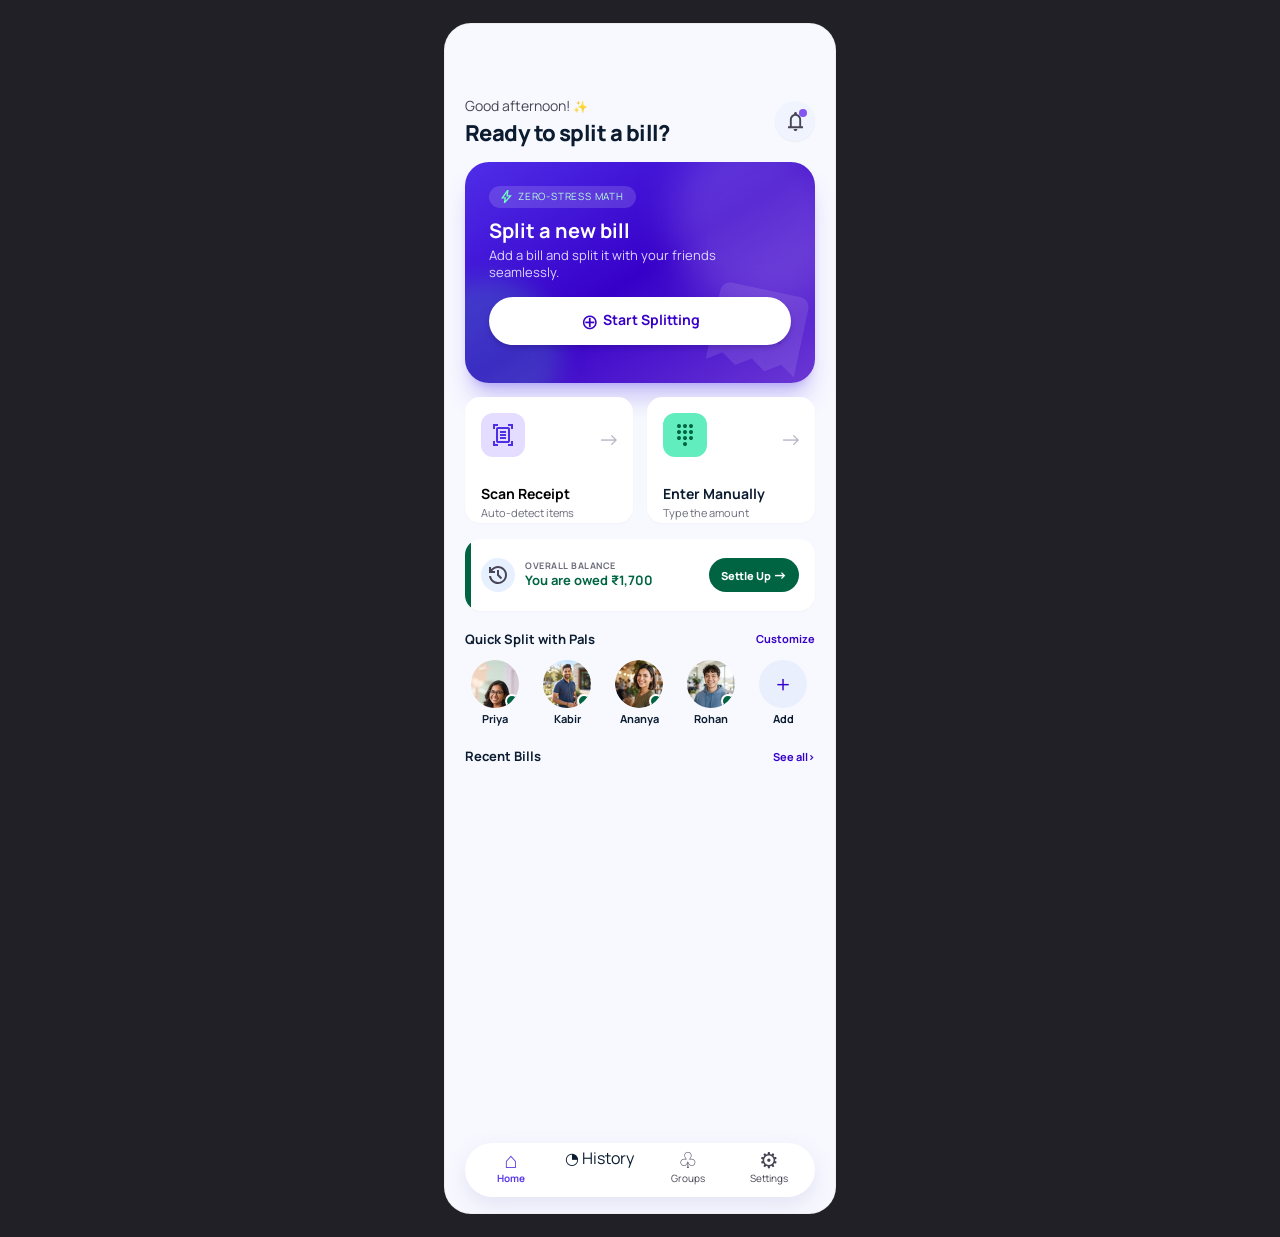
==== commit 0e73e48a: "add new bill and review functionality with dynamic participant management" ====
--- a/index.html
+++ b/index.html
@@ -33,8 +33,7 @@
                     <div class="hero-kicker"><img src="assets/3f70a.svg" alt=""> ZERO-STRESS MATH</div>
                     <h2>Split a new bill</h2>
                     <p>Add a bill and split it with your friends<br>seamlessly.</p>
-                    <button class="primary-button" data-action="new-bill"><span class="plus">⊕</span> Start
-                        Splitting</button>
+                    <a class="primary-button" href="pages/new-bill.html"><span class="plus">⊕</span> Start Splitting</a>
                 </div>
             </section>
 
@@ -45,12 +44,12 @@
                     <strong>Scan Receipt</strong>
                     <small>Auto-detect items</small>
                 </button>
-                <button class="action-card" data-action="new-bill">
+                <a class="action-card" href="pages/new-bill.html">
                     <span class="action-icon manual-icon"><img src="assets/699e9.svg" alt=""></span>
                     <span class="action-arrow">→</span>
                     <strong>Enter Manually</strong>
                     <small>Type the amount</small>
-                </button>
+                </a>
             </section>
 
             <section class="balance-card">
@@ -84,7 +83,7 @@
 
         <nav class="bottom-nav" aria-label="Main navigation">
             <button class="active" data-tab="home"><span>⌂ </span>Home</button>
-            <button data-tab="history"><span>◔ </span>History</button>
+            <a href="pages/new-bill.html" data-tab="history"><span>◔ </span>History</a>
             <button data-tab="groups"><span>♧ </span>Groups</button>
             <button data-tab="settings"><span>⚙ </span>Settings</button>
         </nav>
--- a/css/style.css
+++ b/css/style.css
@@ -24,6 +24,11 @@
 button {
     border: 0;
     cursor: pointer
+}
+
+a {
+    color: inherit;
+    text-decoration: none
 }
 
 .app-shell {
@@ -181,7 +186,10 @@
     font-weight: 700;
     font-size: 14px;
     width: 100%;
-    box-shadow: 0 3px 5px #12004b33
+    box-shadow: 0 3px 5px #12004b33;
+    display: flex;
+    align-items: center;
+    justify-content: center
 }
 
 .hero-content .primary-button {
@@ -609,4 +617,6 @@
 #toast.show {
     opacity: 1;
     transform: translate(-50%, 0)
-}+}
+
+.flow-shell{width:min(100%,390px);min-height:100vh;margin:auto;background:#f8f9ff;color:#0b1c30}.flow-main{padding:0 21px 94px}.flow-header{height:64px;background:#fff;display:flex;align-items:center;gap:14px;padding:0 22px;border-bottom:1px solid #eef0f8}.flow-header h1{font-size:16px;margin:0}.back-link{font-size:26px;line-height:1}.profile-mini{width:28px;height:28px;border-radius:50%;object-fit:cover;margin-left:auto}.stepper{background:#fff;border-radius:13px;margin:0 0 14px;padding:14px 12px 11px;display:flex;justify-content:space-between}.step{font-size:11px;text-align:center;color:#626477;position:relative;flex:1}.step:before{content:"";display:block;width:25px;height:25px;border-radius:50%;margin:0 auto 5px;background:#e4eafa;line-height:25px}.step:nth-child(1):before{content:"1"}.step:nth-child(2):before{content:"2"}.step:nth-child(3):before{content:"3"}.step:nth-child(4):before{content:"4"}.step.active{color:#4b21d1;font-weight:700}.step.active:before{background:#4f24dc;color:#fff}.step:not(:last-child):after{content:"";position:absolute;top:12px;left:63%;right:-37%;height:2px;background:#dbe2f4}.flow-title{font-size:19px;margin:18px 0 3px}.flow-subtitle{font-size:11px;color:#606275;margin:0 0 15px}.amount-panel{background:#eef2ff;border-radius:15px;padding:22px 14px 20px;text-align:center}.amount-label{display:inline-block;background:#e4ddff;color:#3816bd;border-radius:16px;padding:4px 10px;font-size:10px;font-weight:700}.amount-value{font-size:28px;font-weight:800;margin:8px 0}.amount-value span{color:#7540f2}.bill-name-input{border:0;background:#e4edff;border-radius:20px;padding:8px 15px;text-align:center;font-size:12px;width:190px}.category-row{display:flex;gap:8px;overflow:auto;padding-bottom:2px}.category{border:0;border-radius:20px;background:#fff;padding:8px 13px;white-space:nowrap;font-size:12px}.category.active{background:#420bc9;color:white}.tax-card,.people-card,.review-card{background:#fff;border-radius:14px;padding:13px;margin-top:16px;box-shadow:0 1px 2px #0b1c3008}.tax-row{display:flex;justify-content:space-between;margin:12px 0;font-size:12px}.tax-total{background:#edf2ff;padding:9px;border-radius:8px;display:flex;justify-content:space-between;font-weight:700;font-size:12px}.keypad{background:#fff;border-radius:14px;padding:12px;display:grid;grid-template-columns:repeat(3,1fr);gap:7px;margin-top:15px}.keypad button{height:50px;border-radius:10px;background:#eff3ff;font-size:15px;font-weight:700}.flow-footer{position:fixed;bottom:0;width:min(100%,390px);padding:11px 21px;background:#fff;display:flex;gap:10px;align-items:center}.flow-footer .primary-button{background:#5130ec;color:#fff}.footer-total{font-size:11px;font-weight:700;min-width:52px}.footer-total strong{font-size:15px;display:block}.method-grid{display:grid;grid-template-columns:1fr 1fr;gap:8px}.method{background:#fff;border-radius:12px;padding:14px 12px;text-align:left;min-height:78px}.method.active{background:#4d25e8;color:white}.method strong{display:block;font-size:13px;margin-top:8px}.method small{font-size:10px;opacity:.75}.participant{background:#fff;border-radius:11px;padding:10px;display:flex;align-items:center;gap:9px;margin-top:7px}.avatar{width:34px;height:34px;border-radius:50%;display:grid;place-items:center;background:#e8e0ff;color:#4b21d1;font-size:11px}.participant-info{flex:1}.participant-info strong,.participant-info small{display:block}.participant-info strong{font-size:12px}.participant-info small{font-size:10px;color:#6f7180}.share{font-weight:700;font-size:13px}.success-card{background:#c8fae9;color:#006443;padding:12px;border-radius:10px;font-size:11px;margin-top:15px}.review-receipt{background:#fff;padding:20px 12px;margin-top:8px}.review-receipt h2{text-align:center;color:#271368;font-size:15px}.receipt-divider{border-top:1px dashed #c9c5db;margin:13px 0}.receipt-total{display:flex;justify-content:space-between;font-weight:800;font-size:18px}.share-grid{display:grid;grid-template-columns:repeat(4,1fr);gap:8px;margin:10px 0 18px}.share-option{background:#edf0ff;border-radius:50%;width:42px;height:42px;margin:auto;display:grid;place-items:center;font-size:11px}.share-grid small{display:block;text-align:center;font-size:9px;margin-top:4px}.outline-button{width:100%;height:42px;border-radius:9px;background:#edf0ff;color:#4c4b61;font-size:12px}
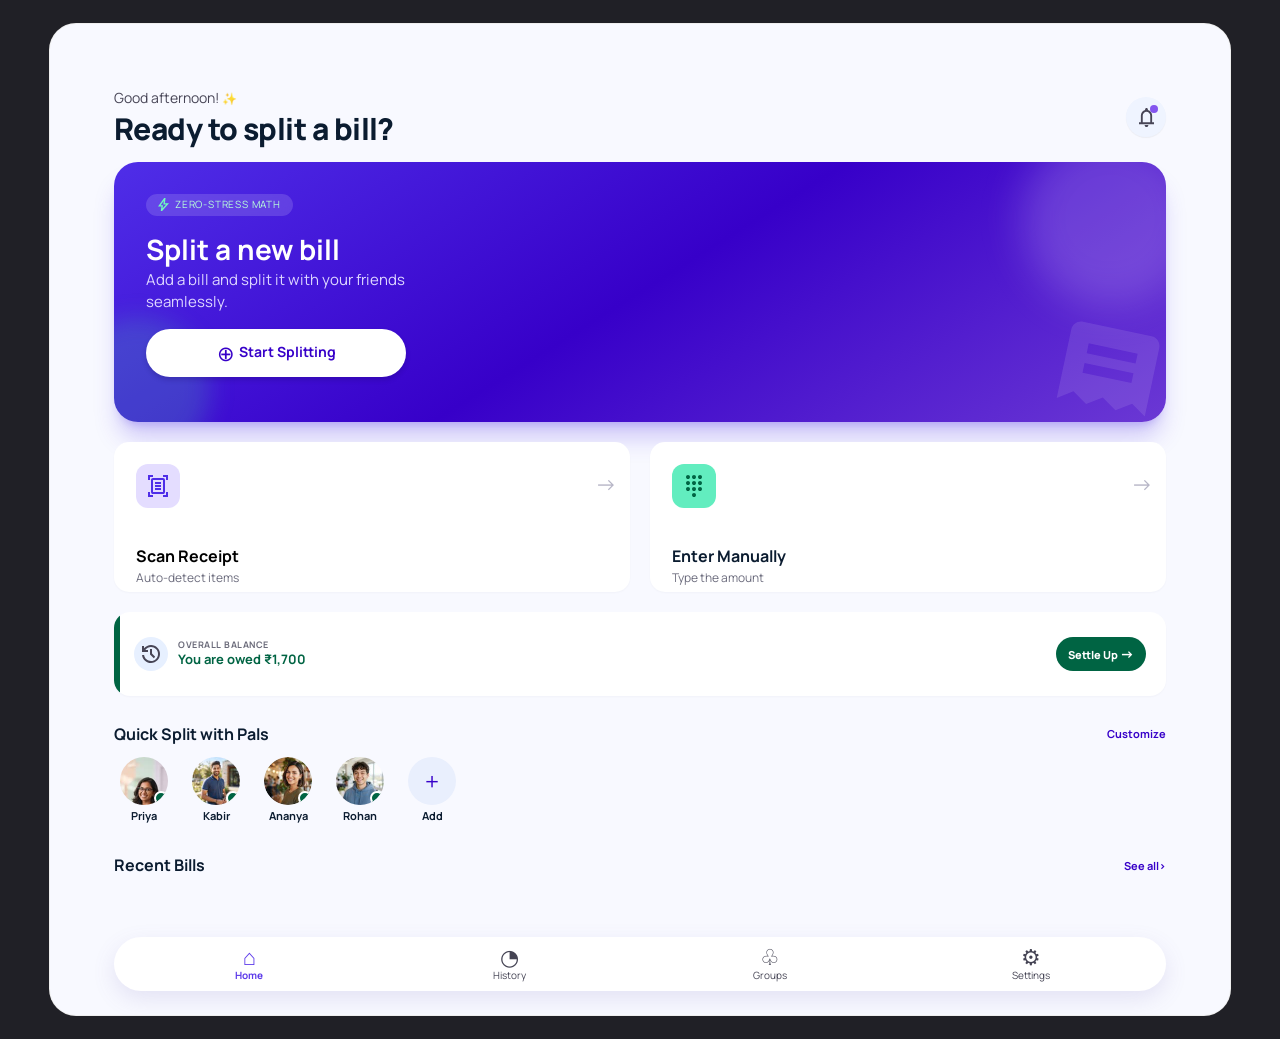
==== commit 1c22578e: "add responsive styles for phone mode and update navigation links" ====
--- a/index.html
+++ b/index.html
@@ -25,6 +25,7 @@
                     <img src="assets/493fa.svg" alt="">
                     <span class="notification-dot"></span>
                 </button>
+                <!-- <button class="view-toggle" type="button" data-view-toggle aria-label="Toggle phone or desktop view">Phone view</button> -->
             </header>
 
             <section class="hero-card">
@@ -82,10 +83,10 @@
         </section>
 
         <nav class="bottom-nav" aria-label="Main navigation">
-            <button class="active" data-tab="home"><span>⌂ </span>Home</button>
-            <a href="pages/new-bill.html" data-tab="history"><span>◔ </span>History</a>
-            <button data-tab="groups"><span>♧ </span>Groups</button>
-            <button data-tab="settings"><span>⚙ </span>Settings</button>
+            <a class="active" href="index.html" data-tab="home"><span>⌂ </span>Home</a>
+            <a href="pages/bill-details.html" data-tab="history"><span>◔ </span>History</a>
+            <a href="pages/profile.html" data-tab="groups"><span>♧ </span>Groups</a>
+            <a href="pages/profile.html" data-tab="settings"><span>⚙ </span>Settings</a>
         </nav>
     </main>
 
@@ -102,6 +103,7 @@
     </dialog>
     <div id="toast" role="status" aria-live="polite"></div>
     <script type="module" src="js/app.js"></script>
+    <script src="js/view-mode.js"></script>
 </body>
 
 </html>
--- a/css/style.css
+++ b/css/style.css
@@ -526,6 +526,43 @@
 .bottom-nav button.active {
     color: #5d3bea;
     font-weight: 700
+}
+
+.bottom-nav a {
+    background: none;
+    color: #454454;
+    font-size: 10px;
+    display: flex;
+    flex-direction: column;
+    align-items: center;
+    justify-content: center;
+    gap: 0;
+    min-width: 55px
+}
+
+.bottom-nav a span {
+    font-size: 22px;
+    line-height: 23px
+}
+
+.bottom-nav a.active {
+    color: #5d3bea;
+    font-weight: 700
+}
+
+.view-toggle {
+    border: 1px solid #ddd9f5;
+    border-radius: 999px;
+    background: #fff;
+    color: #4b21d1;
+    font-size: 11px;
+    font-weight: 700;
+    padding: 8px 12px;
+    white-space: nowrap
+}
+
+.flow-header .view-toggle {
+    margin-left: auto
 }
 
 dialog {
@@ -619,4 +656,5 @@
     transform: translate(-50%, 0)
 }
 
-.flow-shell{width:min(100%,390px);min-height:100vh;margin:auto;background:#f8f9ff;color:#0b1c30}.flow-main{padding:0 21px 94px}.flow-header{height:64px;background:#fff;display:flex;align-items:center;gap:14px;padding:0 22px;border-bottom:1px solid #eef0f8}.flow-header h1{font-size:16px;margin:0}.back-link{font-size:26px;line-height:1}.profile-mini{width:28px;height:28px;border-radius:50%;object-fit:cover;margin-left:auto}.stepper{background:#fff;border-radius:13px;margin:0 0 14px;padding:14px 12px 11px;display:flex;justify-content:space-between}.step{font-size:11px;text-align:center;color:#626477;position:relative;flex:1}.step:before{content:"";display:block;width:25px;height:25px;border-radius:50%;margin:0 auto 5px;background:#e4eafa;line-height:25px}.step:nth-child(1):before{content:"1"}.step:nth-child(2):before{content:"2"}.step:nth-child(3):before{content:"3"}.step:nth-child(4):before{content:"4"}.step.active{color:#4b21d1;font-weight:700}.step.active:before{background:#4f24dc;color:#fff}.step:not(:last-child):after{content:"";position:absolute;top:12px;left:63%;right:-37%;height:2px;background:#dbe2f4}.flow-title{font-size:19px;margin:18px 0 3px}.flow-subtitle{font-size:11px;color:#606275;margin:0 0 15px}.amount-panel{background:#eef2ff;border-radius:15px;padding:22px 14px 20px;text-align:center}.amount-label{display:inline-block;background:#e4ddff;color:#3816bd;border-radius:16px;padding:4px 10px;font-size:10px;font-weight:700}.amount-value{font-size:28px;font-weight:800;margin:8px 0}.amount-value span{color:#7540f2}.bill-name-input{border:0;background:#e4edff;border-radius:20px;padding:8px 15px;text-align:center;font-size:12px;width:190px}.category-row{display:flex;gap:8px;overflow:auto;padding-bottom:2px}.category{border:0;border-radius:20px;background:#fff;padding:8px 13px;white-space:nowrap;font-size:12px}.category.active{background:#420bc9;color:white}.tax-card,.people-card,.review-card{background:#fff;border-radius:14px;padding:13px;margin-top:16px;box-shadow:0 1px 2px #0b1c3008}.tax-row{display:flex;justify-content:space-between;margin:12px 0;font-size:12px}.tax-total{background:#edf2ff;padding:9px;border-radius:8px;display:flex;justify-content:space-between;font-weight:700;font-size:12px}.keypad{background:#fff;border-radius:14px;padding:12px;display:grid;grid-template-columns:repeat(3,1fr);gap:7px;margin-top:15px}.keypad button{height:50px;border-radius:10px;background:#eff3ff;font-size:15px;font-weight:700}.flow-footer{position:fixed;bottom:0;width:min(100%,390px);padding:11px 21px;background:#fff;display:flex;gap:10px;align-items:center}.flow-footer .primary-button{background:#5130ec;color:#fff}.footer-total{font-size:11px;font-weight:700;min-width:52px}.footer-total strong{font-size:15px;display:block}.method-grid{display:grid;grid-template-columns:1fr 1fr;gap:8px}.method{background:#fff;border-radius:12px;padding:14px 12px;text-align:left;min-height:78px}.method.active{background:#4d25e8;color:white}.method strong{display:block;font-size:13px;margin-top:8px}.method small{font-size:10px;opacity:.75}.participant{background:#fff;border-radius:11px;padding:10px;display:flex;align-items:center;gap:9px;margin-top:7px}.avatar{width:34px;height:34px;border-radius:50%;display:grid;place-items:center;background:#e8e0ff;color:#4b21d1;font-size:11px}.participant-info{flex:1}.participant-info strong,.participant-info small{display:block}.participant-info strong{font-size:12px}.participant-info small{font-size:10px;color:#6f7180}.share{font-weight:700;font-size:13px}.success-card{background:#c8fae9;color:#006443;padding:12px;border-radius:10px;font-size:11px;margin-top:15px}.review-receipt{background:#fff;padding:20px 12px;margin-top:8px}.review-receipt h2{text-align:center;color:#271368;font-size:15px}.receipt-divider{border-top:1px dashed #c9c5db;margin:13px 0}.receipt-total{display:flex;justify-content:space-between;font-weight:800;font-size:18px}.share-grid{display:grid;grid-template-columns:repeat(4,1fr);gap:8px;margin:10px 0 18px}.share-option{background:#edf0ff;border-radius:50%;width:42px;height:42px;margin:auto;display:grid;place-items:center;font-size:11px}.share-grid small{display:block;text-align:center;font-size:9px;margin-top:4px}.outline-button{width:100%;height:42px;border-radius:9px;background:#edf0ff;color:#4c4b61;font-size:12px}+.flow-shell{width:min(100%,390px);min-height:100vh;margin:auto;background:#f8f9ff;color:#0b1c30}.flow-main{padding:0 21px 94px}.flow-header{height:64px;background:#fff;display:flex;align-items:center;gap:14px;padding:0 22px;border-bottom:1px solid #eef0f8}.flow-header h1{font-size:16px;margin:0}.back-link{font-size:26px;line-height:1}.profile-mini{width:28px;height:28px;border-radius:50%;object-fit:cover;margin-left:auto}.stepper{background:#fff;border-radius:13px;margin:0 0 14px;padding:14px 12px 11px;display:flex;justify-content:space-between}.step{font-size:11px;text-align:center;color:#626477;position:relative;flex:1}.step:before{content:"";display:block;width:25px;height:25px;border-radius:50%;margin:0 auto 5px;background:#e4eafa;line-height:25px}.step:nth-child(1):before{content:"1"}.step:nth-child(2):before{content:"2"}.step:nth-child(3):before{content:"3"}.step:nth-child(4):before{content:"4"}.step.active{color:#4b21d1;font-weight:700}.step.active:before{background:#4f24dc;color:#fff}.step:not(:last-child):after{content:"";position:absolute;top:12px;left:63%;right:-37%;height:2px;background:#dbe2f4}.flow-title{font-size:19px;margin:18px 0 3px}.flow-subtitle{font-size:11px;color:#606275;margin:0 0 15px}.amount-panel{background:#eef2ff;border-radius:15px;padding:22px 14px 20px;text-align:center}.amount-label{display:inline-block;background:#e4ddff;color:#3816bd;border-radius:16px;padding:4px 10px;font-size:10px;font-weight:700}.amount-value{font-size:28px;font-weight:800;margin:8px 0}.amount-value span{color:#7540f2}.bill-name-input{border:0;background:#e4edff;border-radius:20px;padding:8px 15px;text-align:center;font-size:12px;width:190px}.category-row{display:flex;gap:8px;overflow:auto;padding-bottom:2px}.category{border:0;border-radius:20px;background:#fff;padding:8px 13px;white-space:nowrap;font-size:12px}.category.active{background:#420bc9;color:white}.tax-card,.people-card,.review-card{background:#fff;border-radius:14px;padding:13px;margin-top:16px;box-shadow:0 1px 2px #0b1c3008}.tax-row{display:flex;justify-content:space-between;margin:12px 0;font-size:12px}.tax-total{background:#edf2ff;padding:9px;border-radius:8px;display:flex;justify-content:space-between;font-weight:700;font-size:12px}.keypad{background:#fff;border-radius:14px;padding:12px;display:grid;grid-template-columns:repeat(3,1fr);gap:7px;margin-top:15px}.keypad button{height:50px;border-radius:10px;background:#eff3ff;font-size:15px;font-weight:700}.flow-footer{position:fixed;bottom:0;width:min(100%,390px);padding:11px 21px;background:#fff;display:flex;gap:10px;align-items:center}.flow-footer .primary-button{background:#5130ec;color:#fff}.footer-total{font-size:11px;font-weight:700;min-width:52px}.footer-total strong{font-size:15px;display:block}.method-grid{display:grid;grid-template-columns:1fr 1fr;gap:8px}.method{background:#fff;border-radius:12px;padding:14px 12px;text-align:left;min-height:78px}.method.active{background:#4d25e8;color:white}.method strong{display:block;font-size:13px;margin-top:8px}.method small{font-size:10px;opacity:.75}.participant{background:#fff;border-radius:11px;padding:10px;display:flex;align-items:center;gap:9px;margin-top:7px}.avatar{width:34px;height:34px;border-radius:50%;display:grid;place-items:center;background:#e8e0ff;color:#4b21d1;font-size:11px}.participant-info{flex:1}.participant-info strong,.participant-info small{display:block}.participant-info strong{font-size:12px}.participant-info small{font-size:10px;color:#6f7180}.share{font-weight:700;font-size:13px}.success-card{background:#c8fae9;color:#006443;padding:12px;border-radius:10px;font-size:11px;margin-top:15px}.review-receipt{background:#fff;padding:20px 12px;margin-top:8px}.review-receipt h2{text-align:center;color:#271368;font-size:15px}.receipt-divider{border-top:1px dashed #c9c5db;margin:13px 0}.receipt-total{display:flex;justify-content:space-between;font-weight:800;font-size:18px}.share-grid{display:grid;grid-template-columns:repeat(4,1fr);gap:8px;margin:10px 0 18px}.share-option{background:#edf0ff;border-radius:50%;width:42px;height:42px;margin:auto;display:grid;place-items:center;font-size:11px}.share-grid small{display:block;text-align:center;font-size:9px;margin-top:4px}.outline-button{width:100%;height:42px;border-radius:9px;background:#edf0ff;color:#4c4b61;font-size:12px}
+.remove-person{background:none;color:#777;font-size:20px}.share-area{display:flex;align-items:center;gap:5px;flex-direction:column}.allocation-input{width:72px;padding:5px 7px;margin:0;border:1px solid #ddd9f5;border-radius:6px;font-size:11px}.share-choice{border:0;background:none;padding:0;color:inherit}.share-choice small{display:block}
--- a/css/responsive.css
+++ b/css/responsive.css
@@ -1,16 +1,203 @@
 @media (min-width:600px) {
     .app-shell {
+        width: min(1180px, calc(100% - 48px));
         margin: 24px auto;
         border-radius: 26px;
-        min-height: 1189px
+        min-height: calc(100vh - 48px);
+        overflow: hidden
     }
 
     .app-content {
-        min-height: 1189px
+        min-height: calc(100vh - 48px);
+        padding: 56px clamp(32px, 5vw, 72px) 128px
     }
 
     .bottom-nav {
-        bottom: 16px
+        left: clamp(32px, 5vw, 72px);
+        right: clamp(32px, 5vw, 72px);
+        bottom: 24px
+    }
+
+    .greeting {
+        height: 82px
+    }
+
+    .greeting h1 {
+        font-size: 30px;
+        line-height: 36px
+    }
+
+    .hero-card {
+        height: 260px;
+        padding: 32px
+    }
+
+    .hero-content {
+        max-width: 520px
+    }
+
+    .hero-content h2 {
+        font-size: 28px;
+        line-height: 36px;
+        margin-top: 14px
+    }
+
+    .hero-content p {
+        font-size: 15px;
+        line-height: 22px
+    }
+
+    .hero-content .primary-button {
+        width: 260px
+    }
+
+    .quick-actions {
+        grid-template-columns: repeat(2, minmax(0, 1fr));
+        gap: 20px;
+        margin-top: 20px
+    }
+
+    .action-card {
+        height: 150px;
+        padding: 22px
+    }
+
+    .action-card strong {
+        margin-top: 38px;
+        font-size: 16px
+    }
+
+    .action-card small {
+        font-size: 12px
+    }
+
+    .balance-card {
+        margin-top: 20px;
+        height: 84px;
+        padding: 20px
+    }
+
+    .friends-section,
+    .recent-section {
+        padding-top: 28px
+    }
+
+    .section-heading strong {
+        font-size: 16px
+    }
+
+    .bill-list {
+        grid-template-columns: repeat(3, minmax(0, 1fr))
+    }
+
+    .bill-card {
+        min-height: 116px;
+        height: auto;
+        align-items: flex-start;
+        flex-wrap: wrap
+    }
+
+    .bill-info {
+        min-width: calc(100% - 50px)
+    }
+
+    .bill-amount {
+        margin-left: 48px;
+        text-align: left
+    }
+
+    .flow-shell {
+        width: min(100%, 1100px);
+        min-height: 100vh;
+        margin: 24px auto;
+        border-radius: 26px;
+        overflow: hidden;
+        box-shadow: 0 18px 60px #0b1c3020
+    }
+
+    .flow-header {
+        padding: 0 clamp(28px, 5vw, 72px);
+        height: 76px
+    }
+
+    .flow-header h1 {
+        font-size: 20px
+    }
+
+    .flow-main {
+        max-width: 980px;
+        margin: 0 auto;
+        padding: 30px clamp(28px, 5vw, 72px) 120px
+    }
+
+    .stepper {
+        max-width: 720px;
+        margin: 0 auto 30px
+    }
+
+    .flow-title {
+        font-size: 30px
+    }
+
+    .flow-subtitle {
+        font-size: 13px
+    }
+
+    .amount-panel {
+        max-width: 760px;
+        margin: 24px auto
+    }
+
+    .amount-value {
+        font-size: 42px
+    }
+
+    .category-row {
+        justify-content: center
+    }
+
+    .tax-card {
+        max-width: 760px;
+        margin: 24px auto
+    }
+
+    .keypad {
+        max-width: 520px;
+        margin: 24px auto
+    }
+
+    .method-grid {
+        max-width: 760px;
+        margin: 24px auto
+    }
+
+    .people-heading,
+    #participants,
+    .add-person-button,
+    .success-card {
+        max-width: 760px;
+        margin-left: auto;
+        margin-right: auto
+    }
+
+    .review-card,
+    .review-receipt {
+        max-width: 760px;
+        margin-left: auto;
+        margin-right: auto
+    }
+
+    .flow-footer {
+        position: static;
+        width: 100%;
+        max-width: 760px;
+        margin: 18px auto 0;
+        border-radius: 14px;
+        justify-content: flex-end
+    }
+
+    .flow-footer .primary-button {
+        max-width: 360px
     }
 }
 
@@ -19,7 +206,153 @@
         padding-left: 16px;
         padding-right: 16px
     }
-
+}
+
+@media (min-width:600px) {
+        .phone-mode .app-shell,
+        .phone-mode .flow-shell {
+            width: 390px;
+            min-height: 1189px;
+            margin: 24px auto;
+            border-radius: 26px
+        }
+
+        .phone-mode .app-content {
+            min-height: 1189px;
+            padding: 64px 20px 112px
+        }
+
+        .phone-mode .bottom-nav {
+            left: 20px;
+            right: 20px;
+            bottom: 8px
+        }
+
+        .phone-mode .greeting {
+            height: 74px
+        }
+
+        .phone-mode .greeting h1 {
+            font-size: 22px;
+            line-height: 28px
+        }
+
+        .phone-mode .hero-card {
+            height: 221px;
+            padding: 24px
+        }
+
+        .phone-mode .hero-content h2 {
+            font-size: 20px;
+            line-height: 28px;
+            margin-top: 8px
+        }
+
+        .phone-mode .hero-content p {
+            font-size: 13px;
+            line-height: 17px
+        }
+
+        .phone-mode .hero-content .primary-button {
+            width: 100%
+        }
+
+        .phone-mode .quick-actions {
+            gap: 14px;
+            margin-top: 14px
+        }
+
+        .phone-mode .action-card {
+            height: 126px;
+            padding: 16px
+        }
+
+        .phone-mode .action-card strong {
+            margin-top: 28px;
+            font-size: 14px
+        }
+
+        .phone-mode .action-card small {
+            font-size: 11px
+        }
+
+        .phone-mode .balance-card {
+            margin-top: 16px;
+            height: 72px;
+            padding: 16px
+        }
+
+        .phone-mode .friends-section,
+        .phone-mode .recent-section {
+            padding-top: 20px
+        }
+
+        .phone-mode .section-heading strong {
+            font-size: 13px
+        }
+
+        .phone-mode .bill-list {
+            grid-template-columns: 1fr
+        }
+
+        .phone-mode .bill-card {
+            min-height: 77px;
+            height: 77px;
+            align-items: center;
+            flex-wrap: nowrap
+        }
+
+        .phone-mode .bill-info {
+            min-width: 0
+        }
+
+        .phone-mode .bill-amount {
+            margin-left: 0;
+            text-align: right
+        }
+
+        .phone-mode .flow-header {
+            height: 64px;
+            padding: 0 22px
+        }
+
+        .phone-mode .flow-header h1 {
+            font-size: 16px
+        }
+
+        .phone-mode .flow-main {
+            max-width: none;
+            padding: 0 21px 94px
+        }
+
+        .phone-mode .flow-title {
+            font-size: 19px
+        }
+
+        .phone-mode .flow-subtitle {
+            font-size: 11px
+        }
+
+        .phone-mode .amount-panel,
+        .phone-mode .tax-card,
+        .phone-mode .review-card,
+        .phone-mode .review-receipt {
+            max-width: none;
+            margin-left: 0;
+            margin-right: 0
+        }
+
+        .phone-mode .flow-footer {
+            position: fixed;
+            width: 390px;
+            max-width: 390px;
+            margin: 0;
+            border-radius: 0;
+            justify-content: initial
+        }
+}
+
+@media (max-width:360px) {
     .quick-actions {
         gap: 8px
     }
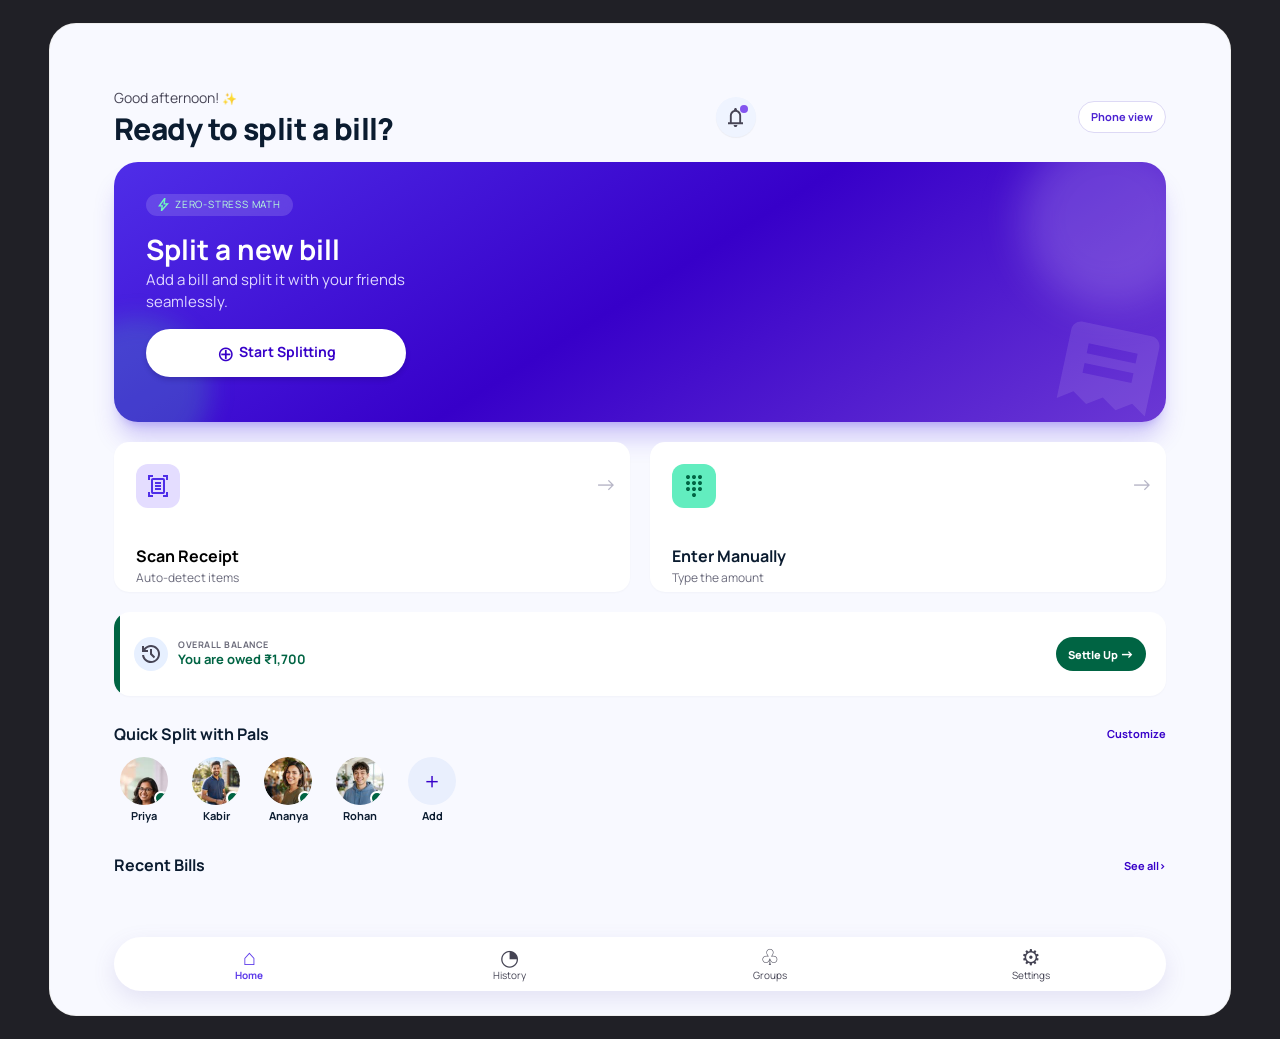
==== commit fb8953c9: "add history page and implement bill rendering functionality" ====
--- a/index.html
+++ b/index.html
@@ -25,7 +25,7 @@
                     <img src="assets/493fa.svg" alt="">
                     <span class="notification-dot"></span>
                 </button>
-                <!-- <button class="view-toggle" type="button" data-view-toggle aria-label="Toggle phone or desktop view">Phone view</button> -->
+                <button class="view-toggle" type="button" data-view-toggle aria-label="Toggle phone or desktop view">Phone view</button>
             </header>
 
             <section class="hero-card">
--- a/css/style.css
+++ b/css/style.css
@@ -657,4 +657,5 @@
 }
 
 .flow-shell{width:min(100%,390px);min-height:100vh;margin:auto;background:#f8f9ff;color:#0b1c30}.flow-main{padding:0 21px 94px}.flow-header{height:64px;background:#fff;display:flex;align-items:center;gap:14px;padding:0 22px;border-bottom:1px solid #eef0f8}.flow-header h1{font-size:16px;margin:0}.back-link{font-size:26px;line-height:1}.profile-mini{width:28px;height:28px;border-radius:50%;object-fit:cover;margin-left:auto}.stepper{background:#fff;border-radius:13px;margin:0 0 14px;padding:14px 12px 11px;display:flex;justify-content:space-between}.step{font-size:11px;text-align:center;color:#626477;position:relative;flex:1}.step:before{content:"";display:block;width:25px;height:25px;border-radius:50%;margin:0 auto 5px;background:#e4eafa;line-height:25px}.step:nth-child(1):before{content:"1"}.step:nth-child(2):before{content:"2"}.step:nth-child(3):before{content:"3"}.step:nth-child(4):before{content:"4"}.step.active{color:#4b21d1;font-weight:700}.step.active:before{background:#4f24dc;color:#fff}.step:not(:last-child):after{content:"";position:absolute;top:12px;left:63%;right:-37%;height:2px;background:#dbe2f4}.flow-title{font-size:19px;margin:18px 0 3px}.flow-subtitle{font-size:11px;color:#606275;margin:0 0 15px}.amount-panel{background:#eef2ff;border-radius:15px;padding:22px 14px 20px;text-align:center}.amount-label{display:inline-block;background:#e4ddff;color:#3816bd;border-radius:16px;padding:4px 10px;font-size:10px;font-weight:700}.amount-value{font-size:28px;font-weight:800;margin:8px 0}.amount-value span{color:#7540f2}.bill-name-input{border:0;background:#e4edff;border-radius:20px;padding:8px 15px;text-align:center;font-size:12px;width:190px}.category-row{display:flex;gap:8px;overflow:auto;padding-bottom:2px}.category{border:0;border-radius:20px;background:#fff;padding:8px 13px;white-space:nowrap;font-size:12px}.category.active{background:#420bc9;color:white}.tax-card,.people-card,.review-card{background:#fff;border-radius:14px;padding:13px;margin-top:16px;box-shadow:0 1px 2px #0b1c3008}.tax-row{display:flex;justify-content:space-between;margin:12px 0;font-size:12px}.tax-total{background:#edf2ff;padding:9px;border-radius:8px;display:flex;justify-content:space-between;font-weight:700;font-size:12px}.keypad{background:#fff;border-radius:14px;padding:12px;display:grid;grid-template-columns:repeat(3,1fr);gap:7px;margin-top:15px}.keypad button{height:50px;border-radius:10px;background:#eff3ff;font-size:15px;font-weight:700}.flow-footer{position:fixed;bottom:0;width:min(100%,390px);padding:11px 21px;background:#fff;display:flex;gap:10px;align-items:center}.flow-footer .primary-button{background:#5130ec;color:#fff}.footer-total{font-size:11px;font-weight:700;min-width:52px}.footer-total strong{font-size:15px;display:block}.method-grid{display:grid;grid-template-columns:1fr 1fr;gap:8px}.method{background:#fff;border-radius:12px;padding:14px 12px;text-align:left;min-height:78px}.method.active{background:#4d25e8;color:white}.method strong{display:block;font-size:13px;margin-top:8px}.method small{font-size:10px;opacity:.75}.participant{background:#fff;border-radius:11px;padding:10px;display:flex;align-items:center;gap:9px;margin-top:7px}.avatar{width:34px;height:34px;border-radius:50%;display:grid;place-items:center;background:#e8e0ff;color:#4b21d1;font-size:11px}.participant-info{flex:1}.participant-info strong,.participant-info small{display:block}.participant-info strong{font-size:12px}.participant-info small{font-size:10px;color:#6f7180}.share{font-weight:700;font-size:13px}.success-card{background:#c8fae9;color:#006443;padding:12px;border-radius:10px;font-size:11px;margin-top:15px}.review-receipt{background:#fff;padding:20px 12px;margin-top:8px}.review-receipt h2{text-align:center;color:#271368;font-size:15px}.receipt-divider{border-top:1px dashed #c9c5db;margin:13px 0}.receipt-total{display:flex;justify-content:space-between;font-weight:800;font-size:18px}.share-grid{display:grid;grid-template-columns:repeat(4,1fr);gap:8px;margin:10px 0 18px}.share-option{background:#edf0ff;border-radius:50%;width:42px;height:42px;margin:auto;display:grid;place-items:center;font-size:11px}.share-grid small{display:block;text-align:center;font-size:9px;margin-top:4px}.outline-button{width:100%;height:42px;border-radius:9px;background:#edf0ff;color:#4c4b61;font-size:12px}
-.remove-person{background:none;color:#777;font-size:20px}.share-area{display:flex;align-items:center;gap:5px;flex-direction:column}.allocation-input{width:72px;padding:5px 7px;margin:0;border:1px solid #ddd9f5;border-radius:6px;font-size:11px}.share-choice{border:0;background:none;padding:0;color:inherit}.share-choice small{display:block}+.remove-person{background:none;color:#777;font-size:20px}.share-area{display:flex;align-items:center;gap:5px;flex-direction:column}.allocation-input{width:72px;padding:5px 7px;margin:0;border:1px solid #ddd9f5;border-radius:6px;font-size:11px}.share-choice{border:0;background:none;padding:0;color:inherit}.share-choice small{display:block}
+.history-main{padding:32px 21px 110px}.history-heading{display:flex;align-items:end;justify-content:space-between;gap:20px}.history-heading h2{font-size:28px;margin:4px 0}.history-heading p:not(.dialog-kicker){color:#66697a;font-size:12px;margin:0}.history-add{width:auto;min-width:125px;height:42px;background:#5130ec;color:#fff;font-size:12px}.history-filters{display:flex;gap:8px;margin:28px 0 16px}.history-filter{border:1px solid #e0e2ef;background:#fff;color:#626477;border-radius:999px;padding:8px 17px;font-size:11px}.history-filter.active{background:#4f24dc;color:#fff;border-color:#4f24dc}.history-list{display:grid;gap:10px}.history-card{background:#fff;border-radius:15px;padding:16px;display:flex;align-items:center;gap:12px;box-shadow:0 1px 2px #0b1c3008}.history-icon{width:44px;height:44px;border-radius:13px;background:#e7edff;display:grid;place-items:center;font-size:20px}.history-card-main{flex:1;min-width:0}.history-card-top{display:flex;align-items:center;gap:10px;justify-content:space-between}.history-card h3{font-size:14px;margin:0;white-space:nowrap;overflow:hidden;text-overflow:ellipsis}.history-card-top strong{font-size:14px;white-space:nowrap}.history-card p{font-size:11px;color:#737586;margin:4px 0 7px}.history-status{font-size:10px;font-weight:700;padding:5px 8px;border-radius:8px}.history-status.settled{background:#c9f7e6;color:#006443}.history-status.pending{background:#eee7ff;color:#5d36c8}.history-empty,.coming-soon{max-width:500px;margin:70px auto 0;text-align:center;background:#fff;border-radius:20px;padding:40px 24px}.empty-icon{width:60px;height:60px;margin:0 auto 18px;border-radius:50%;background:#e9e2ff;color:#5932db;display:grid;place-items:center;font-size:28px}.history-empty h2,.coming-soon h2{margin:0 0 8px}.history-empty p,.coming-soon p{font-size:13px;color:#6d6f7e;margin:0 auto 22px}.coming-soon{margin-top:120px}.coming-soon .primary-button{max-width:240px;margin:auto}
--- a/css/responsive.css
+++ b/css/responsive.css
@@ -199,6 +199,28 @@
     .flow-footer .primary-button {
         max-width: 360px
     }
+
+    .history-main {
+        max-width: 920px;
+        margin: 0 auto;
+        padding: 54px 48px 130px
+    }
+
+    .history-list {
+        grid-template-columns: repeat(2, minmax(0, 1fr))
+    }
+
+    .history-card {
+        min-height: 112px
+    }
+
+    .phone-mode .history-main {
+        padding: 32px 21px 110px
+    }
+
+    .phone-mode .history-list {
+        grid-template-columns: 1fr
+    }
 }
 
 @media (max-width:360px) {
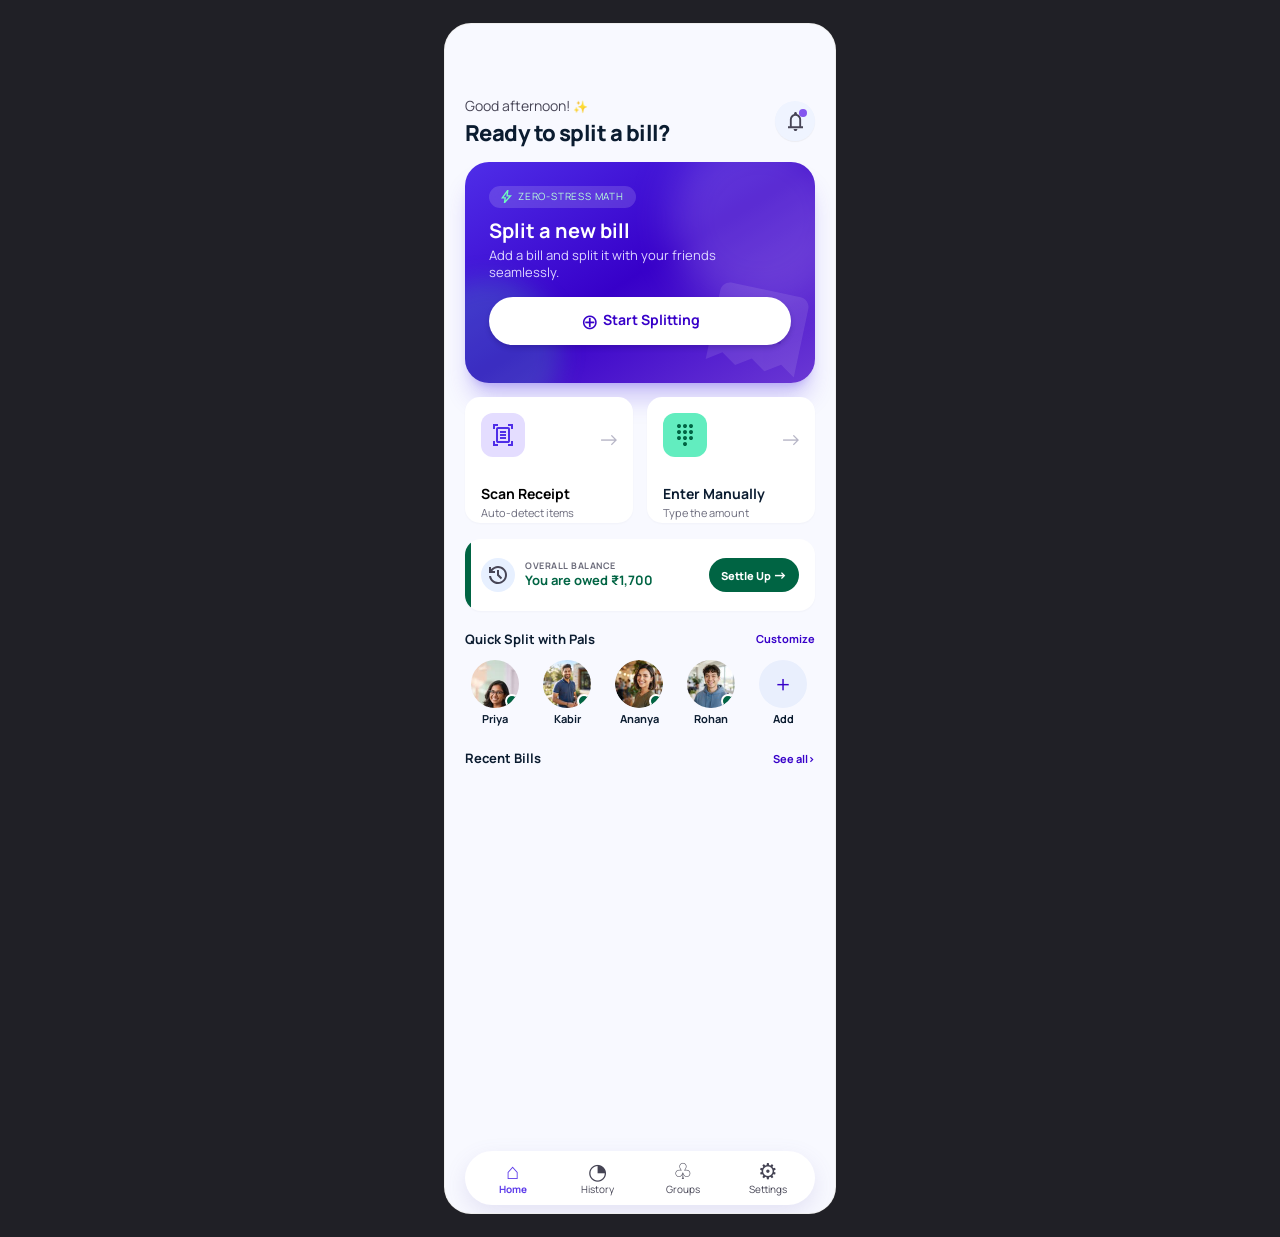
==== commit 137a2270: "remove view toggle functionality and related styles for improved layout consistency" ====
--- a/index.html
+++ b/index.html
@@ -25,7 +25,6 @@
                     <img src="assets/493fa.svg" alt="">
                     <span class="notification-dot"></span>
                 </button>
-                <button class="view-toggle" type="button" data-view-toggle aria-label="Toggle phone or desktop view">Phone view</button>
             </header>
 
             <section class="hero-card">
@@ -103,7 +102,6 @@
     </dialog>
     <div id="toast" role="status" aria-live="polite"></div>
     <script type="module" src="js/app.js"></script>
-    <script src="js/view-mode.js"></script>
 </body>
 
 </html>
--- a/css/style.css
+++ b/css/style.css
@@ -548,21 +548,6 @@
 .bottom-nav a.active {
     color: #5d3bea;
     font-weight: 700
-}
-
-.view-toggle {
-    border: 1px solid #ddd9f5;
-    border-radius: 999px;
-    background: #fff;
-    color: #4b21d1;
-    font-size: 11px;
-    font-weight: 700;
-    padding: 8px 12px;
-    white-space: nowrap
-}
-
-.flow-header .view-toggle {
-    margin-left: auto
 }
 
 dialog {
--- a/css/responsive.css
+++ b/css/responsive.css
@@ -386,4 +386,155 @@
     .settle-button {
         padding-inline: 9px
     }
+}
+
+/* Keep the Figma phone canvas on every screen size. */
+@media (min-width:600px) {
+    .app-shell,
+    .flow-shell {
+        width: 390px;
+        min-height: 1189px;
+        margin: 24px auto;
+        border-radius: 26px
+    }
+
+    .app-content {
+        min-height: 1189px;
+        padding: 64px 20px 112px
+    }
+
+    .bottom-nav {
+        left: 20px;
+        right: 20px;
+        bottom: 8px
+    }
+
+    .greeting {
+        height: 74px
+    }
+
+    .greeting h1 {
+        font-size: 22px;
+        line-height: 28px
+    }
+
+    .hero-card {
+        height: 221px;
+        padding: 24px
+    }
+
+    .hero-content h2 {
+        font-size: 20px;
+        line-height: 28px;
+        margin-top: 8px
+    }
+
+    .hero-content p {
+        font-size: 13px;
+        line-height: 17px
+    }
+
+    .hero-content .primary-button {
+        width: 100%
+    }
+
+    .quick-actions {
+        gap: 14px;
+        margin-top: 14px
+    }
+
+    .action-card {
+        height: 126px;
+        padding: 16px
+    }
+
+    .action-card strong {
+        margin-top: 28px;
+        font-size: 14px
+    }
+
+    .action-card small {
+        font-size: 11px
+    }
+
+    .balance-card {
+        margin-top: 16px;
+        height: 72px;
+        padding: 16px
+    }
+
+    .friends-section,
+    .recent-section {
+        padding-top: 20px
+    }
+
+    .section-heading strong {
+        font-size: 13px
+    }
+
+    .bill-list,
+    .history-list {
+        grid-template-columns: 1fr
+    }
+
+    .bill-card {
+        min-height: 77px;
+        height: 77px;
+        align-items: center;
+        flex-wrap: nowrap
+    }
+
+    .bill-info {
+        min-width: 0
+    }
+
+    .bill-amount {
+        margin-left: 0;
+        text-align: right
+    }
+
+    .flow-header {
+        height: 64px;
+        padding: 0 22px
+    }
+
+    .flow-header h1 {
+        font-size: 16px
+    }
+
+    .flow-main,
+    .history-main {
+        max-width: none;
+        padding: 0 21px 110px
+    }
+
+    .flow-title {
+        font-size: 19px
+    }
+
+    .flow-subtitle {
+        font-size: 11px
+    }
+
+    .amount-panel,
+    .tax-card,
+    .review-card,
+    .review-receipt {
+        max-width: none;
+        margin-left: 0;
+        margin-right: 0
+    }
+
+    .flow-footer {
+        position: fixed;
+        width: 390px;
+        max-width: 390px;
+        margin: 0;
+        border-radius: 0;
+        justify-content: initial
+    }
+
+    .history-heading h2 {
+        font-size: 22px
+    }
 }
